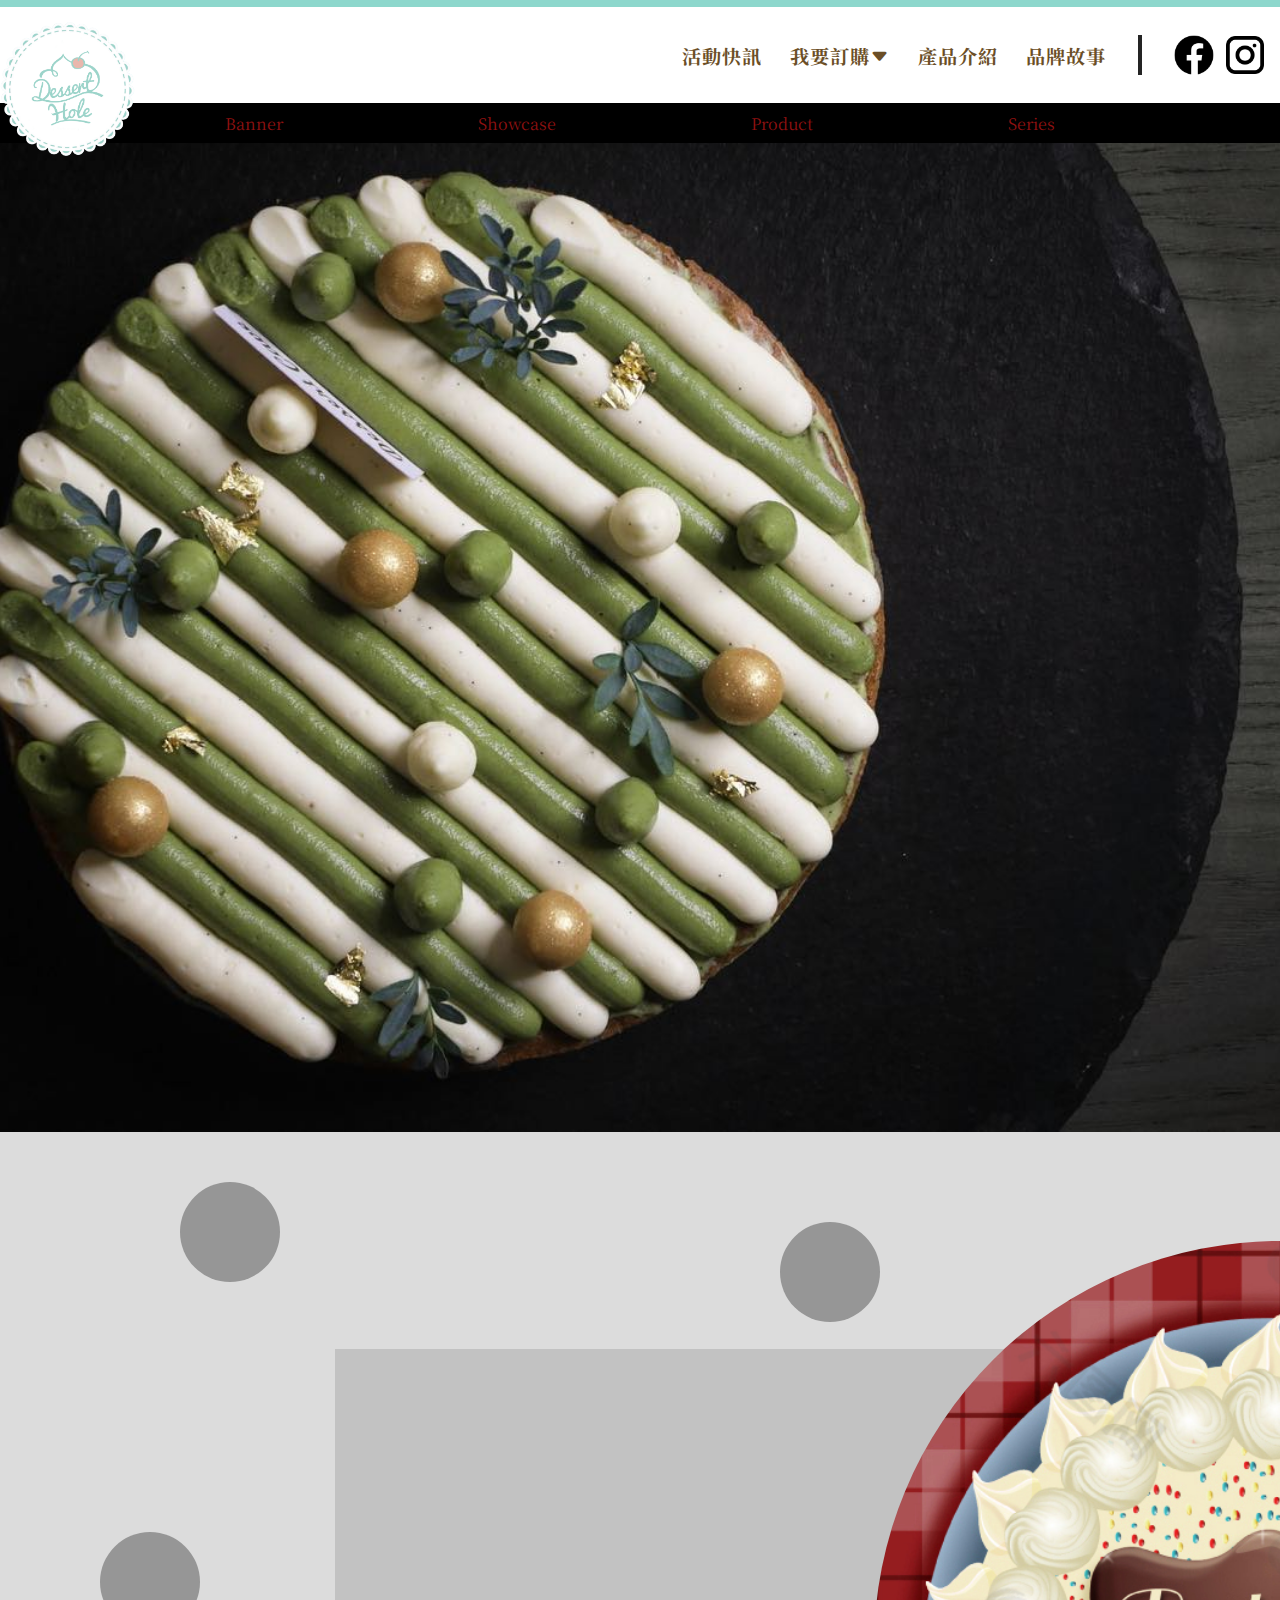
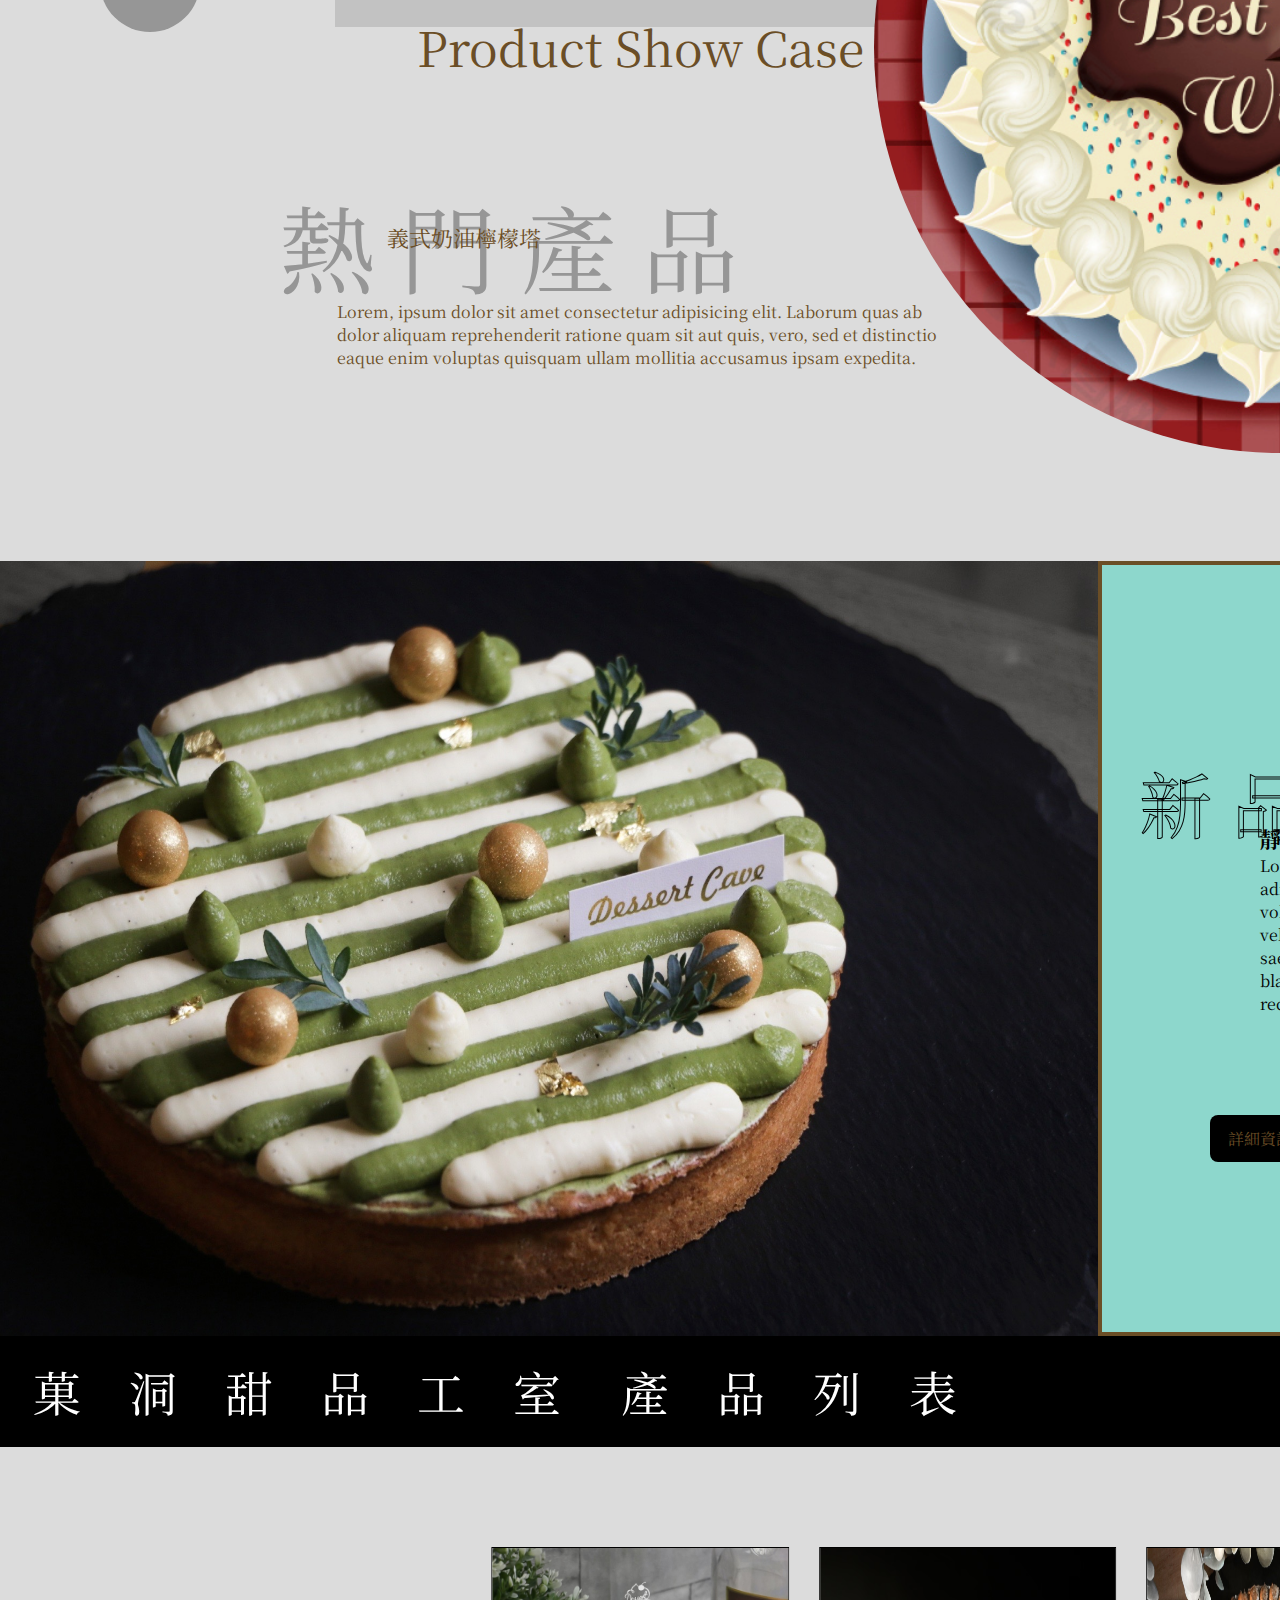
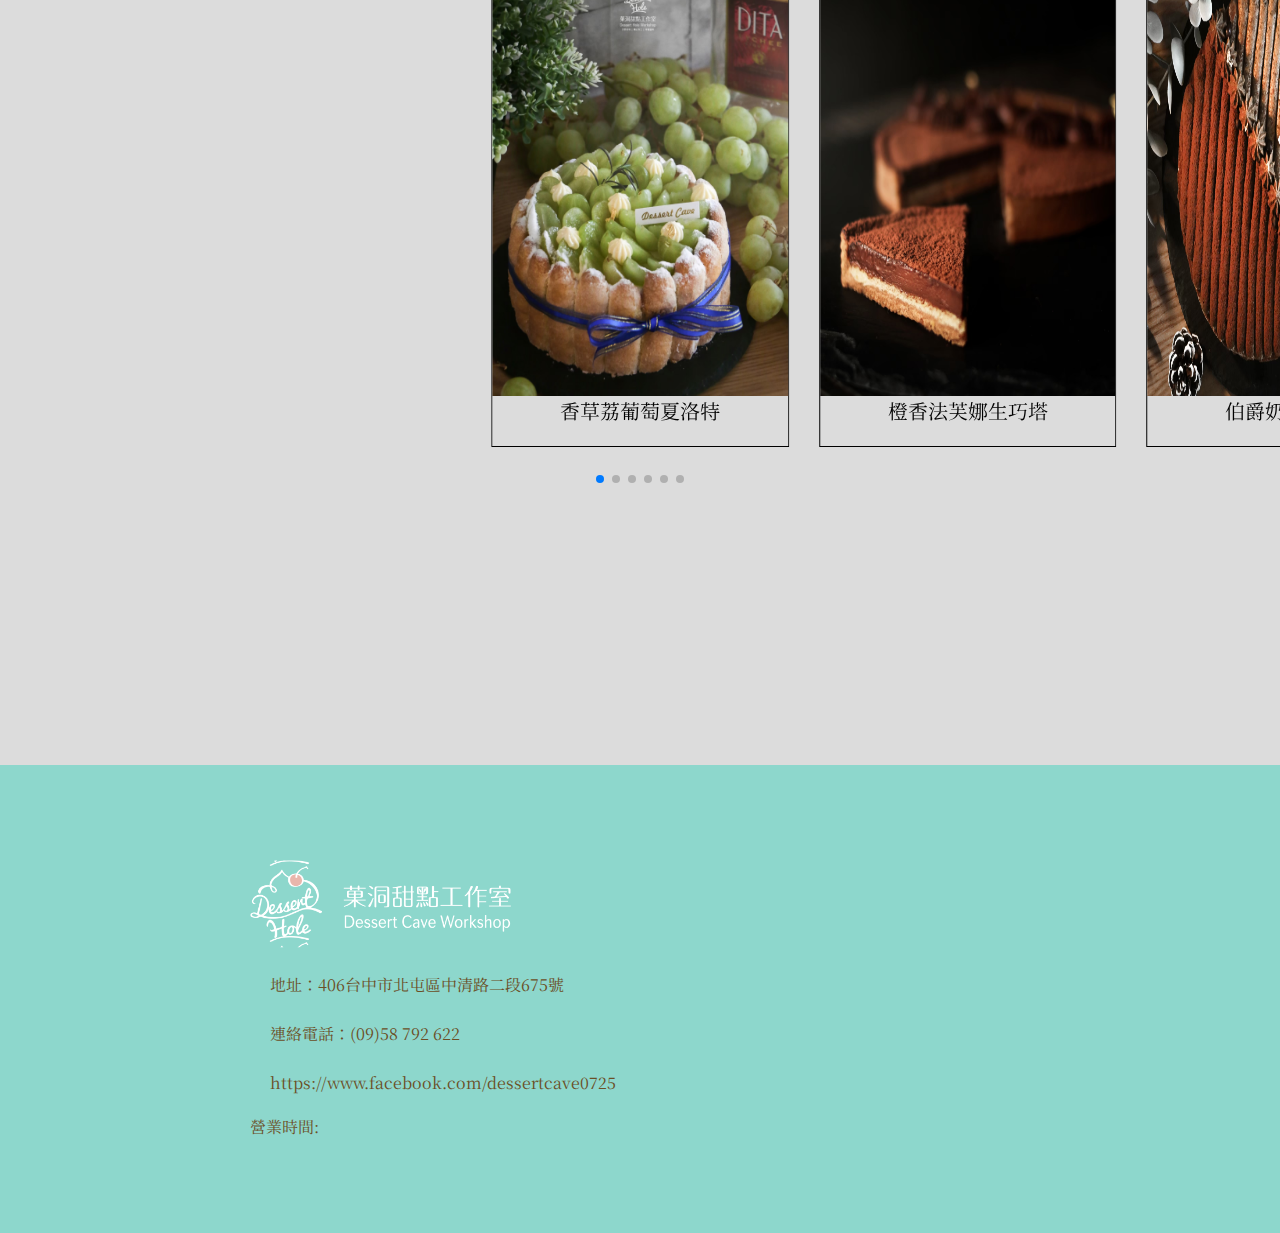
==== index.html @ 4d2da101 "1" ====
<!DOCTYPE html>
<html lang="en">

<head>
    <meta charset="UTF-8">
    <meta http-equiv="X-UA-Compatible" content="IE=edge">
    <meta name="viewport" content="width=device-width, initial-scale=1.0">
    <title>菓洞甜點工作室首頁</title>
    <link href="https://fonts.googleapis.com/css?family=Noto+Sans+TC:100,300,regular,500,700,900" rel="stylesheet" />
    <link href="https://fonts.googleapis.com/css?family=Noto+Serif+TC:100,300,regular,500,700,900" rel="stylesheet" />
    <link rel='stylesheet' href='https://cdnjs.cloudflare.com/ajax/libs/font-awesome/6.2.0/css/all.min.css'
        integrity='sha512-xh6O/CkQoPOWDdYTDqeRdPCVd1SpvCA9XXcUnZS2FmJNp1coAFzvtCN9BmamE+4aHK8yyUHUSCcJHgXloTyT2A=='
        crossorigin='anonymous' />
    <link rel="stylesheet" href="./css/index.css">
    <link rel="stylesheet" href="https://cdn.jsdelivr.net/npm/bootstrap-icons@1.9.1/font/bootstrap-icons.css">
    <link rel="icon" type="image/x-icon" href=".//img/FB.png">
    <link rel="stylesheet" href="https://cdn.jsdelivr.net/npm/swiper@8/swiper-bundle.min.css" />
    <!--分頁圖片ICON-->
</head>

<body>
    <header class="nav-bar">
        <nav>

            <div class="nav-logo"></div>
            <div class="nav-btns">
                <a href="./news.html" class="nav-style nav-btn1">活動快訊</a>
                <a href="#" id="order" class="nav-style nav-btn2">
                    我要訂購<i class="bi bi-caret-down-fill"></i>
                    <ul class="order-menu">
                        <li>單品訂購</li>
                        <li>大量訂購</li>
                    </ul>
                </a>

                <a href="./product.html" class="nav-style nav-btn2">產品介紹</a>
                <a href="./AboutUs.html" class="nav-style nav-btn3">品牌故事</a>
            </div>
            <div class="social-media-area">
                <a href="https://www.facebook.com/dessertcave0725/" target="_blank" id="facebook"
                    class="social-style"></a>
                <a href="https://www.instagram.com/dessertcave_taichung/?utm_medium=copy_link" target="_blank"
                    id="instagram" class="social-style"></a>
            </div>
        </nav>
        <input id="ham_icon" type="checkbox" hidden>
        <label for="ham_icon" class="ham-icon">
            <i class="fa-solid fa-bars"></i>
        </label>
        <div id="toggle_menu"></div>
        <div class="pagination">
            <div class="content">
                <a href="#banner" class="page">Banner</a>
                <a href="#showcase" class="page">Showcase</a>
                <a href="#new" class="page">Product</a>
                <a href="#series" class="page">Series</a>
            </div>
        </div>
    </header>

    <main>
        <div id="banner" class="banner"></div>
        <div id="showcase" class="product-showcase">

            <div class="see-through1 see-through-style"></div>
            <div class="see-through2 see-through-style"></div>
            <div class="see-through3 see-through-style"></div>

            <div class="profile"></div>
            <div class="description">
                <div class="title">
                    <div class="text">
                        義式奶油檸檬塔
                    </div>
                    <div class="bg">熱&nbsp;門&nbsp;產&nbsp;品</div>
                </div>
                <p>Lorem, ipsum dolor sit amet consectetur adipisicing elit. Laborum quas ab dolor aliquam reprehenderit
                    ratione quam sit aut quis, vero, sed et distinctio eaque enim voluptas quisquam ullam mollitia
                    accusamus ipsam expedita.</p>
            </div>
            <div class="rotate-img"></div>
            Product Show Case
        </div>
        <div id="new" class="new-product">
            <img src="./img/靜岡抹茶蜜蘋果.jfif" alt="New Product">
            <div class="text">
                <div class="title">
                    <div class="inner-text">
                        靜岡抹茶蜜蘋果塔
                    </div>
                    <div class="bg">新品上市</div>
                </div>
                <p>Lorem ipsum dolor sit amet consectetur adipisicing elit. Ad suscipit quas similique voluptates
                    facilis tenetur inventore dolorum modi vel? Beatae architecto ab commodi autem iusto saepe sunt quia
                    veniam ad non magni iure blanditiis esse animi suscipit, pariatur ullam ut odit recusandae eveniet
                    consectetur! Blanditiis.</p>
                <a href="https://www.facebook.com/dessertcave0725/" target="_blank"><button>詳細資訊 ></button></a>
            </div>
        </div>
        <div id="series" class="product-series">
            <marquee SCROLLAMOUNT="30" class="text-roll" LOOP="0">
                菓&emsp;洞&emsp;甜&emsp;品&emsp;工&emsp;室&emsp;
                產&emsp;品&emsp;列&emsp;表
            </marquee>
            <div class="swiper-area">
                <div class="swiper mySwiper">
                    <div class="swiper-wrapper">
                        <div class="swiper-slide">
                            <div class="swiper-product-img"><img src="./img/香草荔葡萄夏洛特.jfif" alt=""></div>
                            <div class="swiper-product-name">香草荔葡萄夏洛特</div>
                        </div>
                        <div class="swiper-slide">
                            <div class="swiper-product-img"><img src="./img/橙香法芙娜生巧塔.jfif" alt=""></div>
                            <div class="swiper-product-name">橙香法芙娜生巧塔</div>
                        </div>
                        <div class="swiper-slide">
                            <div class="swiper-product-img"><img src="./img/伯爵奶茶慕斯塔.jfif" alt=""></div>
                            <div class="swiper-product-name">伯爵奶茶慕斯塔</div>
                        </div>
                        <div class="swiper-slide">
                            <div class="swiper-product-img"></div>
                            <div class="swiper-product-name">Slide 4</div>
                        </div>
                        <div class="swiper-slide">
                            <div class="swiper-product-img"></div>
                            <div class="swiper-product-name">Slide 5</div>
                        </div>
                        <div class="swiper-slide">
                            <div class="swiper-product-img"></div>
                            <div class="swiper-product-name">Slide 6</div>
                        </div>
                    </div>
                </div>
                <div class="swiper-pagination"></div>
            </div>

        </div>
    </main>



    <footer>
        <div class="information">
            <div id="footer_title">
            </div>
            <div class="text">
                <div class="address">
                    <i class="fa-solid fa-location-dot"></i>
                    地址：406台中市北屯區中清路二段675號
                </div>
                <div class="phone">
                    <i class="fa-solid fa-phone"></i>
                    連絡電話：(09)58 792 622
                </div>
                <div class="social-media">
                    <i class="fa-brands fa-facebook"></i>
                    https://www.facebook.com/dessertcave0725
                </div>
                <div class="open-time">
                    營業時間:
                </div>
            </div>
        </div>
        <div class="map">
            <iframe
                src="https://www.google.com/maps/embed?pb=!1m18!1m12!1m3!1d3639.6289181786256!2d120.66221005079632!3d24.184743577884394!2m3!1f0!2f0!3f0!3m2!1i1024!2i768!4f13.1!3m3!1m2!1s0x346917ccaa821ba1%3A0x9b258333d403eedb!2z6I-T5rSe55Sc6bue5bel5L2c5a6kLeazleW8j-WhlOmhnuOAgeS5s-mFquibi-ezleWkluW4tuW6lw!5e0!3m2!1szh-TW!2stw!4v1666022627521!5m2!1szh-TW!2stw"
                allowfullscreen="" loading="lazy" referrerpolicy="no-referrer-when-downgrade"></iframe>
        </div>
    </footer>


    <script src="https://cdn.jsdelivr.net/npm/swiper@8/swiper-bundle.min.js"></script>
    <script>
        var swiper = new Swiper(".mySwiper", {
            slidesPerView: 4,
            spaceBetween: 30,
            centeredSlides: true,
            pagination: {
                el: ".swiper-pagination",
                clickable: true,
            },
        });

    </script>
</body>

</html>
---- css/index.css ----
@charset "UTF-8";
@import url("https://fonts.googleapis.com/css2?family=Noto+Sans+TC:wght@900&display=swap");
@keyframes rotate {
  0% {
    transform: rotate(360deg);
  }
  25% {
    transform: rotate(270deg);
  }
  50% {
    transform: rotate(180deg);
  }
  75% {
    transform: rotate(90deg);
  }
  100% {
    transform: rotate(0deg);
  }
}
* {
  box-sizing: border-box;
  margin: 0;
  padding: 0;
  font-family: "Noto Serif TC", sans-serif;
}

html {
  scroll-behavior: smooth;
}
html ::-webkit-scrollbar {
  width: 0px;
}

body {
  width: 100%;
  height: auto;
  position: relative;
  font-family: "Noto Serif TC";
}

header {
  width: 100%;
  height: 103px;
  top: 0;
  border-top: 7px solid rgb(141, 215, 204);
  background-color: white;
  z-index: 3;
}
header nav {
  display: flex;
  justify-content: flex-end;
  align-items: center;
  position: relative;
  max-width: 1440px;
  height: 100%;
  margin: auto;
  background-color: white;
}
header nav .nav-logo {
  display: flex;
  justify-content: center;
  align-items: center;
  height: 135px;
  width: 135px;
  background-image: url("../img/logo-bg-white.png");
  background-position: center;
  background-size: cover;
  background-repeat: no-repeat;
  position: absolute;
  top: 15px;
  left: 0;
  border-radius: 50%;
  z-index: 100;
}
header nav .nav-btns {
  display: flex;
  justify-content: flex-end;
  align-items: center;
  position: relative;
  height: 100%;
  flex: 1;
  padding: 0 28px;
  background-color: white;
}
header nav .nav-btns a ul li {
  display: flex;
  justify-content: center;
  align-items: center;
}
header nav .nav-btns a + a {
  margin-left: 12px;
}
header nav .nav-btns .nav-style {
  display: flex;
  justify-content: center;
  align-items: center;
  position: relative;
  padding: 4px 8px;
  text-decoration: none;
  color: rgb(107, 78, 38);
  font-weight: 700;
  font-size: 1.2em;
  letter-spacing: 1px;
  transition: 0.3s ease;
  z-index: 2;
}
header nav .nav-btns .nav-style:hover {
  background-color: #fff;
}
header nav .nav-btns .nav-style#order .order-menu {
  width: 100%;
  position: absolute;
  top: 100%;
  list-style: none;
  display: none;
  line-height: 40px;
  border: 1px black solid;
  background-color: #eee;
}
header nav .nav-btns .nav-style#order:hover .order-menu {
  display: block;
  width: 100%;
}
header nav .nav-btns .nav-style#order:hover .order-menu li:hover {
  background-color: #000;
  color: #eee;
}
header nav .nav-btns:after {
  content: "";
  position: absolute;
  right: 0;
  height: 36px;
  border: 2px solid #242424;
}
header nav .social-media-area {
  display: flex;
  justify-content: center;
  align-items: center;
  position: relative;
  padding: 0 16px 0 32px;
  background-color: white;
}
header nav .social-media-area a + a {
  margin-left: 12px;
}
header nav .social-media-area .social-style {
  width: 44px;
  height: 44px;
}
header nav .social-media-area #facebook {
  width: 40px;
  height: 40px;
  background-image: url("../img/FB.png");
  background-position: center;
  background-size: cover;
  background-repeat: no-repeat;
  transition: 0.4s ease;
  scale: 1;
}
header nav .social-media-area #facebook:hover {
  scale: 1.15;
}
header nav .social-media-area #instagram {
  width: 38px;
  height: 38px;
  background-image: url("../img/IG.png");
  background-position: center;
  background-size: cover;
  background-repeat: no-repeat;
  background-size: contain;
  transition: 0.4s ease;
  scale: 1;
}
header nav .social-media-area #instagram:hover {
  scale: 1.15;
}
header .ham-icon,
header #toggle_menu {
  display: none;
}
header .pagination {
  width: 100%;
  height: 40px;
  display: flex;
  justify-content: flex-end;
  align-items: center;
  position: absolute;
}
header .pagination .content {
  display: flex;
  justify-content: space-around;
  align-items: center;
  width: calc(50% + 720px - 67px);
  height: 100%;
  padding: 0 10%;
  background-color: #000;
  z-index: 1;
}
header .pagination .content a {
  color: #901111;
  text-decoration: none;
}

main {
  position: relative;
  width: 100%;
}
main .banner {
  width: 100%;
  height: 1029px;
  display: flex;
  justify-content: center;
  align-items: center;
  background-image: url("../img/banner_img.jfif");
  background-position: center;
  background-size: cover;
  background-repeat: no-repeat;
}
main .product-showcase {
  width: 100%;
  height: 1029px;
  display: flex;
  justify-content: center;
  align-items: center;
  position: relative;
  color: rgb(107, 78, 38);
  font-family: "Noto Serif TC";
  font-size: 3rem;
  background-color: #dcdcdc;
  overflow: hidden;
}
main .product-showcase .see-through-style {
  width: 100px;
  height: 100px;
  border-radius: 50%;
  position: absolute;
}
main .product-showcase .see-through-style:hover {
  transition-duration: 0s;
  transition-delay: 0s;
  transition-timing-function: linear;
  transform: scale(1.5);
}
main .product-showcase .see-through1 {
  background-color: #969696;
  top: 400px;
  left: 100px;
}
main .product-showcase .see-through2 {
  background-color: #969696;
  left: 180px;
  top: 50px;
}
main .product-showcase .see-through3 {
  background-color: #969696;
  top: 90px;
  right: 400px;
}
main .product-showcase .profile {
  width: 709px;
  height: 278px;
  position: absolute;
  top: 217px;
  left: 335px;
  background-color: #c2c2c2;
}
main .product-showcase .description {
  position: absolute;
  top: 680px;
  left: 337px;
}
main .product-showcase .description .title {
  position: relative;
  padding-top: 48px;
}
main .product-showcase .description .title .text {
  position: absolute;
  top: 10px;
  left: 50px;
  font-size: 22px;
  z-index: 1;
}
main .product-showcase .description .title .bg {
  position: absolute;
  top: -35px;
  left: -58px;
  color: #969696;
  z-index: 0;
  font-size: 96px;
}
main .product-showcase .description p {
  width: 600px;
  height: auto;
  padding-top: 40px;
  font-size: 16px;
}
main .product-showcase .rotate-img {
  width: 812px;
  height: 812px;
  animation-name: rotate;
  animation-duration: 10s;
  animation-iteration-count: infinite;
  animation-timing-function: linear;
  background-image: url("../img/cake.jpg");
  background-position: center;
  background-size: cover;
  background-repeat: no-repeat;
  position: absolute;
  top: 50%;
  right: -406px;
  translate: 0 -50%;
  border-radius: 50%;
  background-color: #c2c2c2;
}
main .new-product {
  width: 100%;
  height: 775px;
  display: flex;
  justify-content: flex-start;
  align-items: center;
  color: rgb(107, 78, 38);
  font-family: "Noto Serif TC";
  font-size: 3rem;
  background-color: rgb(141, 215, 204);
}
main .new-product img {
  width: 1098px;
  height: 100%;
  background-color: #242424;
}
main .new-product .text {
  display: flex;
  flex-direction: column;
  justify-content: center;
  align-items: flex-start;
  height: 100%;
  flex: 1;
  padding-left: 108px;
  padding-right: 72px;
  border: 4px solid rgb(107, 78, 38);
}
main .new-product .text .title {
  width: 403px;
  height: 118px;
  display: flex;
  justify-content: flex-start;
  align-items: flex-end;
  position: relative;
}
main .new-product .text .title .inner-text {
  font-size: 22px;
  font-weight: bold;
  font-family: "Noto Serif TC";
  color: black;
  position: absolute;
  left: 50px;
  z-index: 1;
}
main .new-product .text .title .bg {
  width: 403px;
  height: 118px;
  display: flex;
  justify-content: flex-start;
  align-items: flex-end;
  position: absolute;
  left: -70px;
  -webkit-text-stroke: 1px black;
  color: transparent;
  font-size: 72px;
  z-index: 0;
  letter-spacing: 20px;
}
main .new-product .text p {
  transform: translateX(50px);
  font-size: 16px;
  color: black;
}
main .new-product .text button {
  margin-top: 100px;
  padding: 12px 18px;
  color: rgb(107, 78, 38);
  font-size: 16px;
  border: none;
  border-radius: 8px;
  background-color: #000;
  cursor: pointer;
}
main .new-product .text button:hover {
  outline: 4px solid #242424;
}
main .product-series {
  width: 100%;
  height: 1029px;
  color: rgb(107, 78, 38);
  font-family: "Noto Serif TC";
  font-size: 3rem;
  background-color: #dcdcdc;
}
main .product-series .text-roll {
  width: 100%;
  height: 111px;
  display: flex;
  align-items: center;
  color: white;
  background-color: black;
}
main .swiper-area {
  width: 100%;
  height: 700px;
  position: relative;
  display: flex;
  align-items: center;
}
main .swiper-area .swiper {
  width: 100%;
  height: 500px;
}
main .swiper-area .swiper .swiper-slide {
  display: flex;
  flex-direction: column;
  justify-content: start;
  align-items: center;
  border: 1px solid black;
}
main .swiper-area .swiper .swiper-slide .swiper-product-img {
  width: 100%;
  height: 90%;
}
main .swiper-area .swiper .swiper-slide .swiper-product-img img {
  width: 100%;
  height: 100%;
}
main .swiper-area .swiper .swiper-slide .swiper-product-name {
  font-size: 20px;
  font-weight: none;
  font-family: "Noto Serif TC";
  color: black;
}
main .swiper-area .swiper-pagination {
  position: absolute;
  bottom: 50px;
}

footer {
  width: 100%;
  height: 468px;
  display: flex;
  justify-content: space-between;
  align-items: center;
  position: relative;
  background-color: rgb(141, 215, 204);
  color: rgb(107, 78, 38);
}
footer .information {
  position: absolute;
  top: 50%;
  left: 18%;
  translate: 0 -50%;
  padding: 20px;
  font-size: 1rem;
  background-color: rgb(141, 215, 204);
}
footer .information #footer_title {
  width: 261px;
  height: 87px;
  background-image: url(../img/logo-橫式-white.png);
  background-position: center;
  background-size: contain;
}
footer .information .text {
  background-color: rgb(141, 215, 204);
}
footer .information .text div {
  padding-top: 20px;
}
footer .information .text i {
  padding-right: 20px;
  font-size: 20px;
}
footer .map {
  position: absolute;
  top: 50%;
  left: 50%;
  translate: 12px -50%;
  padding: 12px;
}
footer .map iframe {
  width: 624px;
  height: 313px;
  border: 0;
  border-radius: 40px;
}
footer .copy-right {
  width: 350px;
  position: absolute;
  bottom: 18px;
  left: 50%;
  translate: -50% 0;
  font-size: 12px;
  font-weight: 700;
  letter-spacing: 1px;
}

@media screen and (max-width: 720px) {
  header {
    position: relative;
  }
  header nav {
    padding: 0 20px;
  }
  header nav .nav-logo {
    width: 96px;
    height: 96px;
    position: absolute;
    top: 0;
    left: 50%;
    translate: -50% 0;
  }
  header nav .nav-btns,
header nav .social-media-area {
    display: none;
  }
  header .ham-icon {
    position: absolute;
    right: 0;
    top: 50%;
    transform: translateY(-50%);
    display: block;
    font-size: 3rem;
    z-index: 20;
  }
  header #ham_icon:checked ~ #toggle_menu {
    display: block;
    visibility: visible;
  }
  header #toggle_menu {
    width: 100%;
    height: 100vh;
    position: fixed;
    top: 0;
    display: none;
    visibility: hidden;
    background-color: rgba(131, 105, 54, 0.5);
  }
  .pagination .content {
    width: 100%;
    color: white;
  }
  footer .information,
footer .map {
    position: relative !important;
    top: 0;
    left: 0;
    translate: 0 0;
  }
  #phone_Ham:checked + .phone-ham-list {
    visibility: visible;
    height: 100vh;
    width: 100%;
  }
  .abc {
    font-size: 40px;
    font-weight: regular;
    font-family: gegegegege;
    color: black;
  }
}/*# sourceMappingURL=index.css.map */
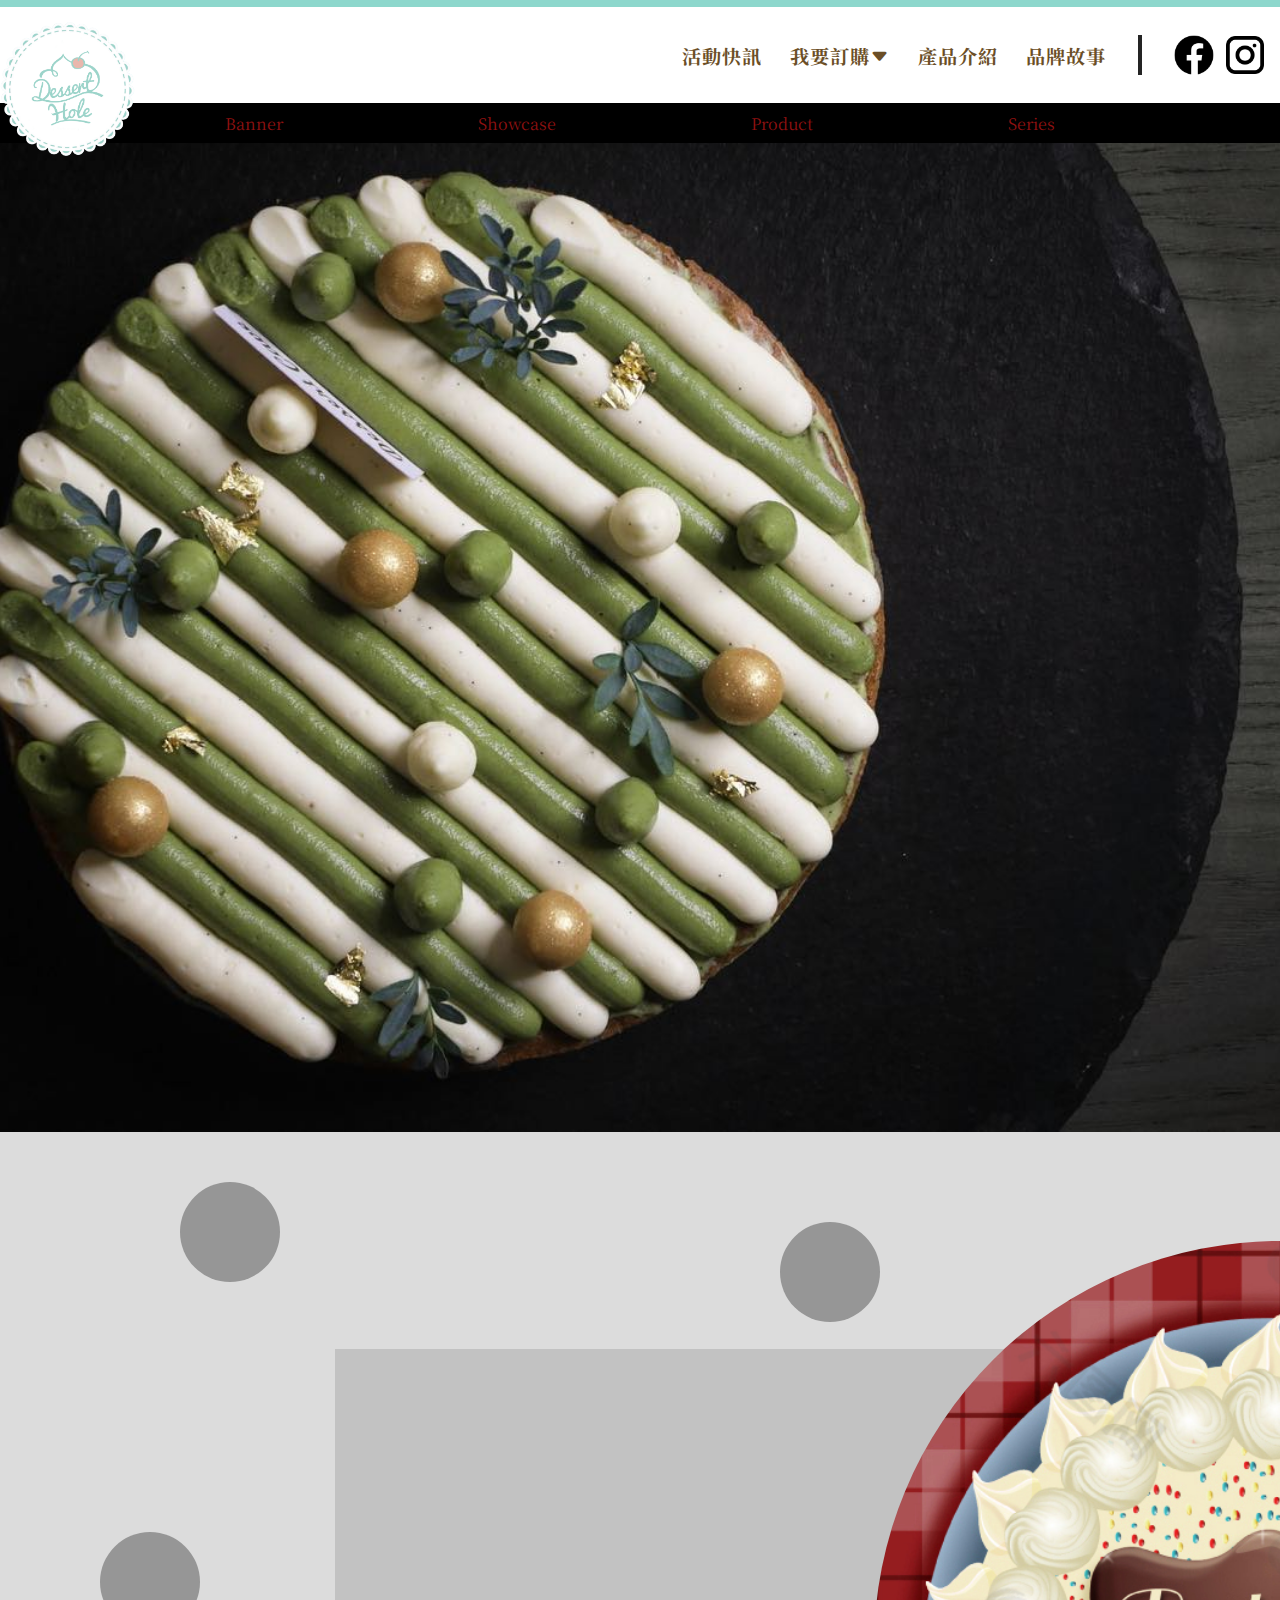
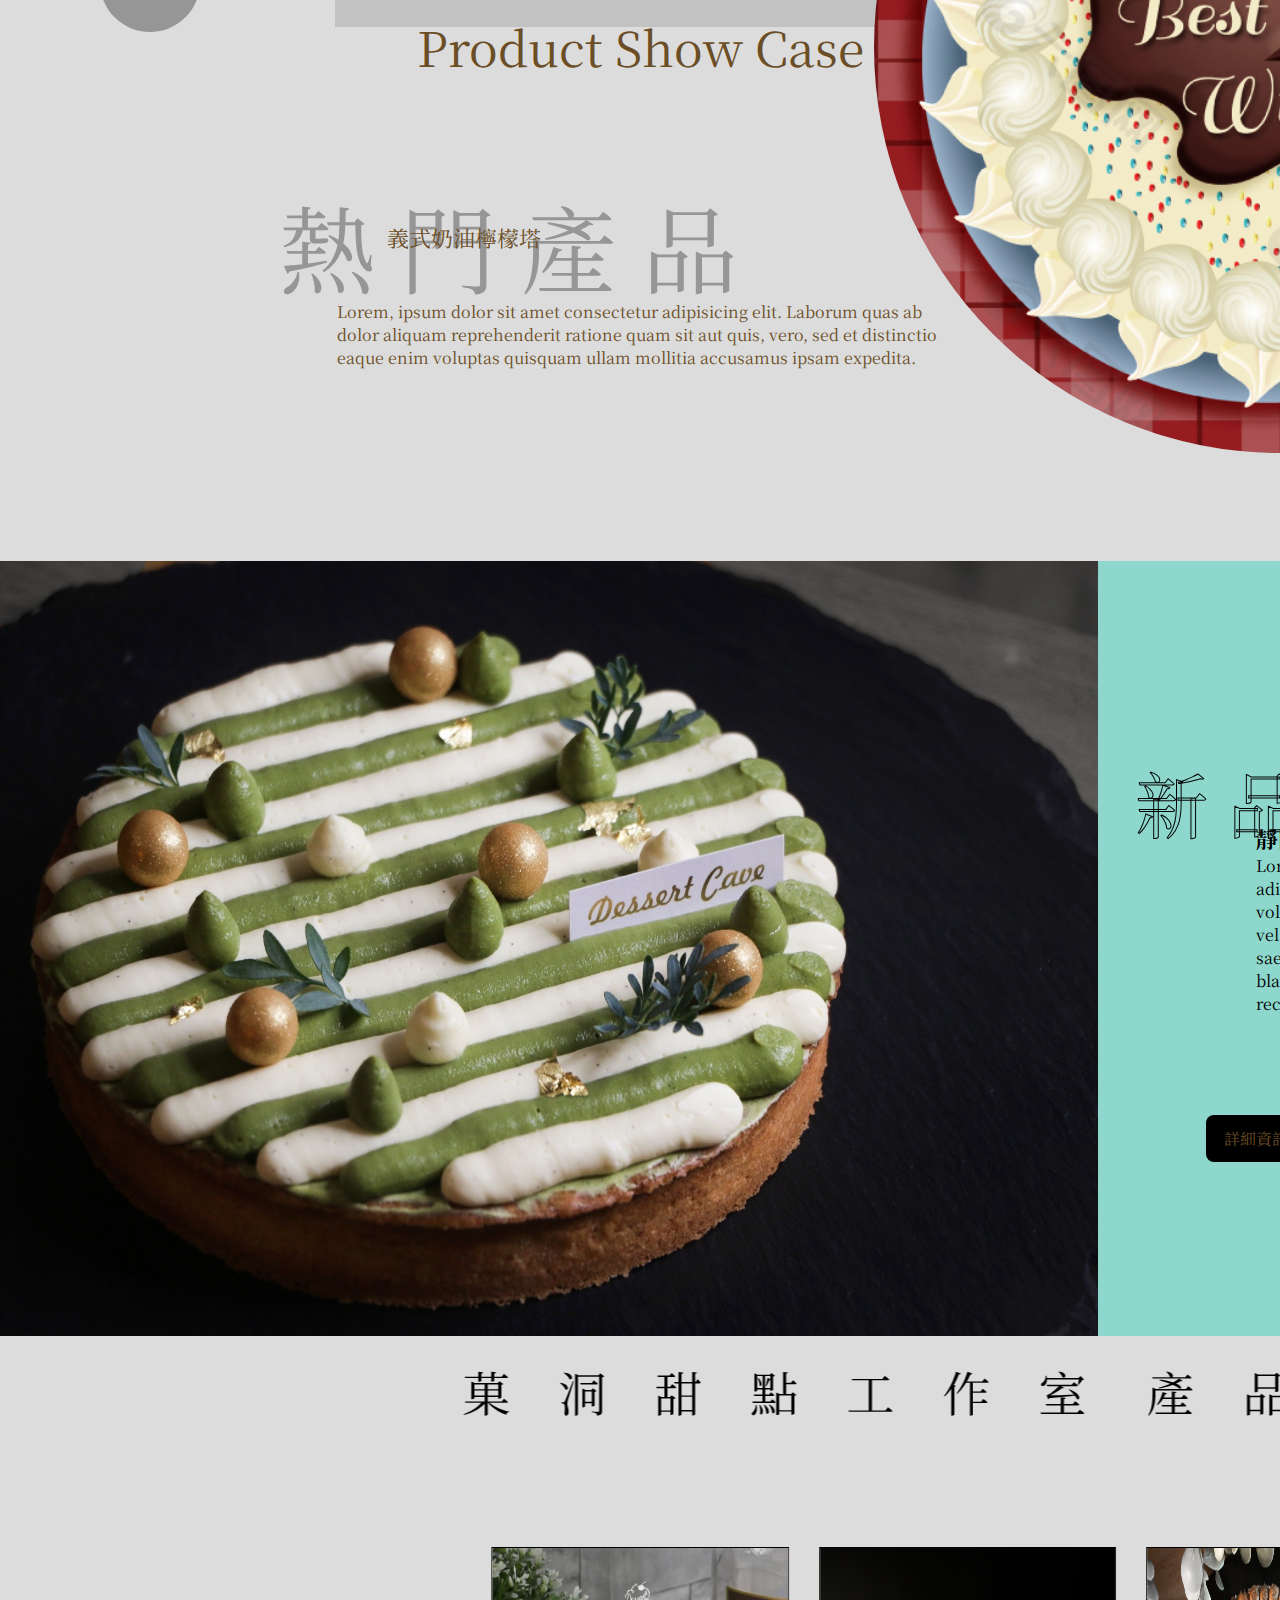
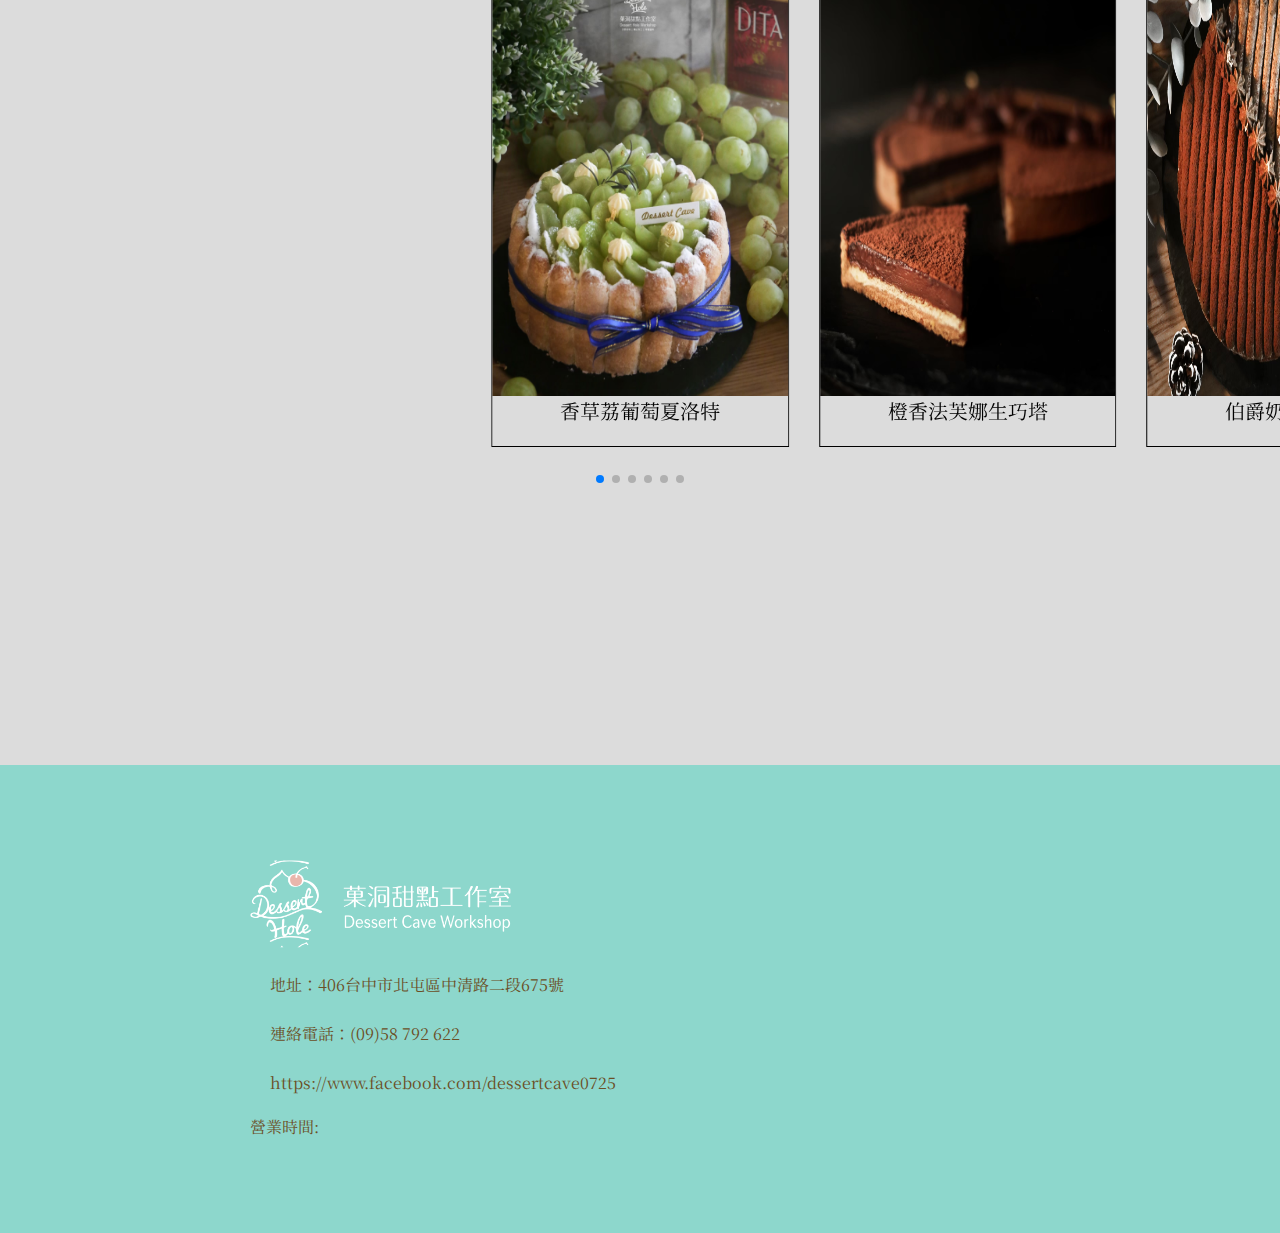
==== commit cb6be575: "0" ====
--- a/index.html
+++ b/index.html
@@ -99,7 +99,7 @@
         </div>
         <div id="series" class="product-series">
             <marquee SCROLLAMOUNT="30" class="text-roll" LOOP="0">
-                菓&emsp;洞&emsp;甜&emsp;品&emsp;工&emsp;室&emsp;
+                菓&emsp;洞&emsp;甜&emsp;點&emsp;工&emsp;作&emsp;室&emsp;
                 產&emsp;品&emsp;列&emsp;表
             </marquee>
             <div class="swiper-area">
--- a/css/index.css
+++ b/css/index.css
@@ -337,7 +337,6 @@
   flex: 1;
   padding-left: 108px;
   padding-right: 72px;
-  border: 4px solid rgb(107, 78, 38);
 }
 main .new-product .text .title {
   width: 403px;
@@ -401,8 +400,7 @@
   height: 111px;
   display: flex;
   align-items: center;
-  color: white;
-  background-color: black;
+  color: black;
 }
 main .swiper-area {
   width: 100%;
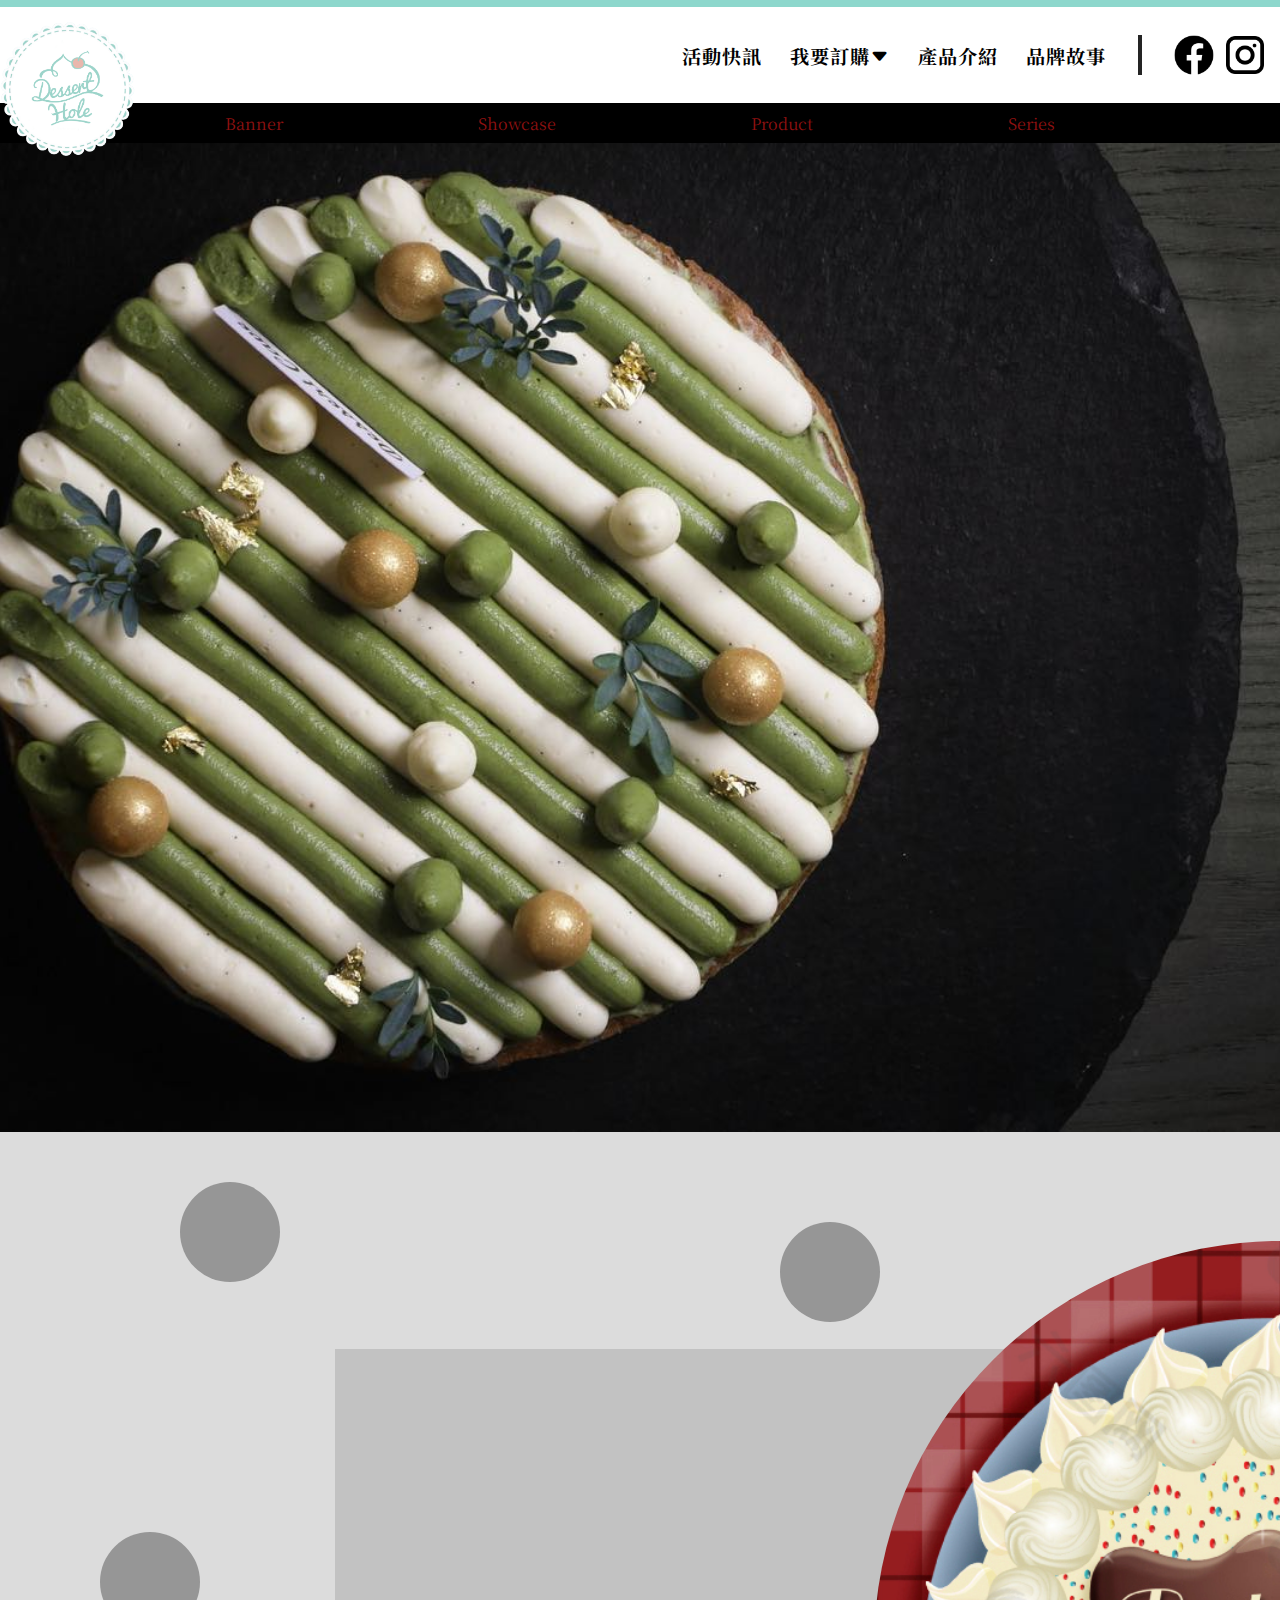
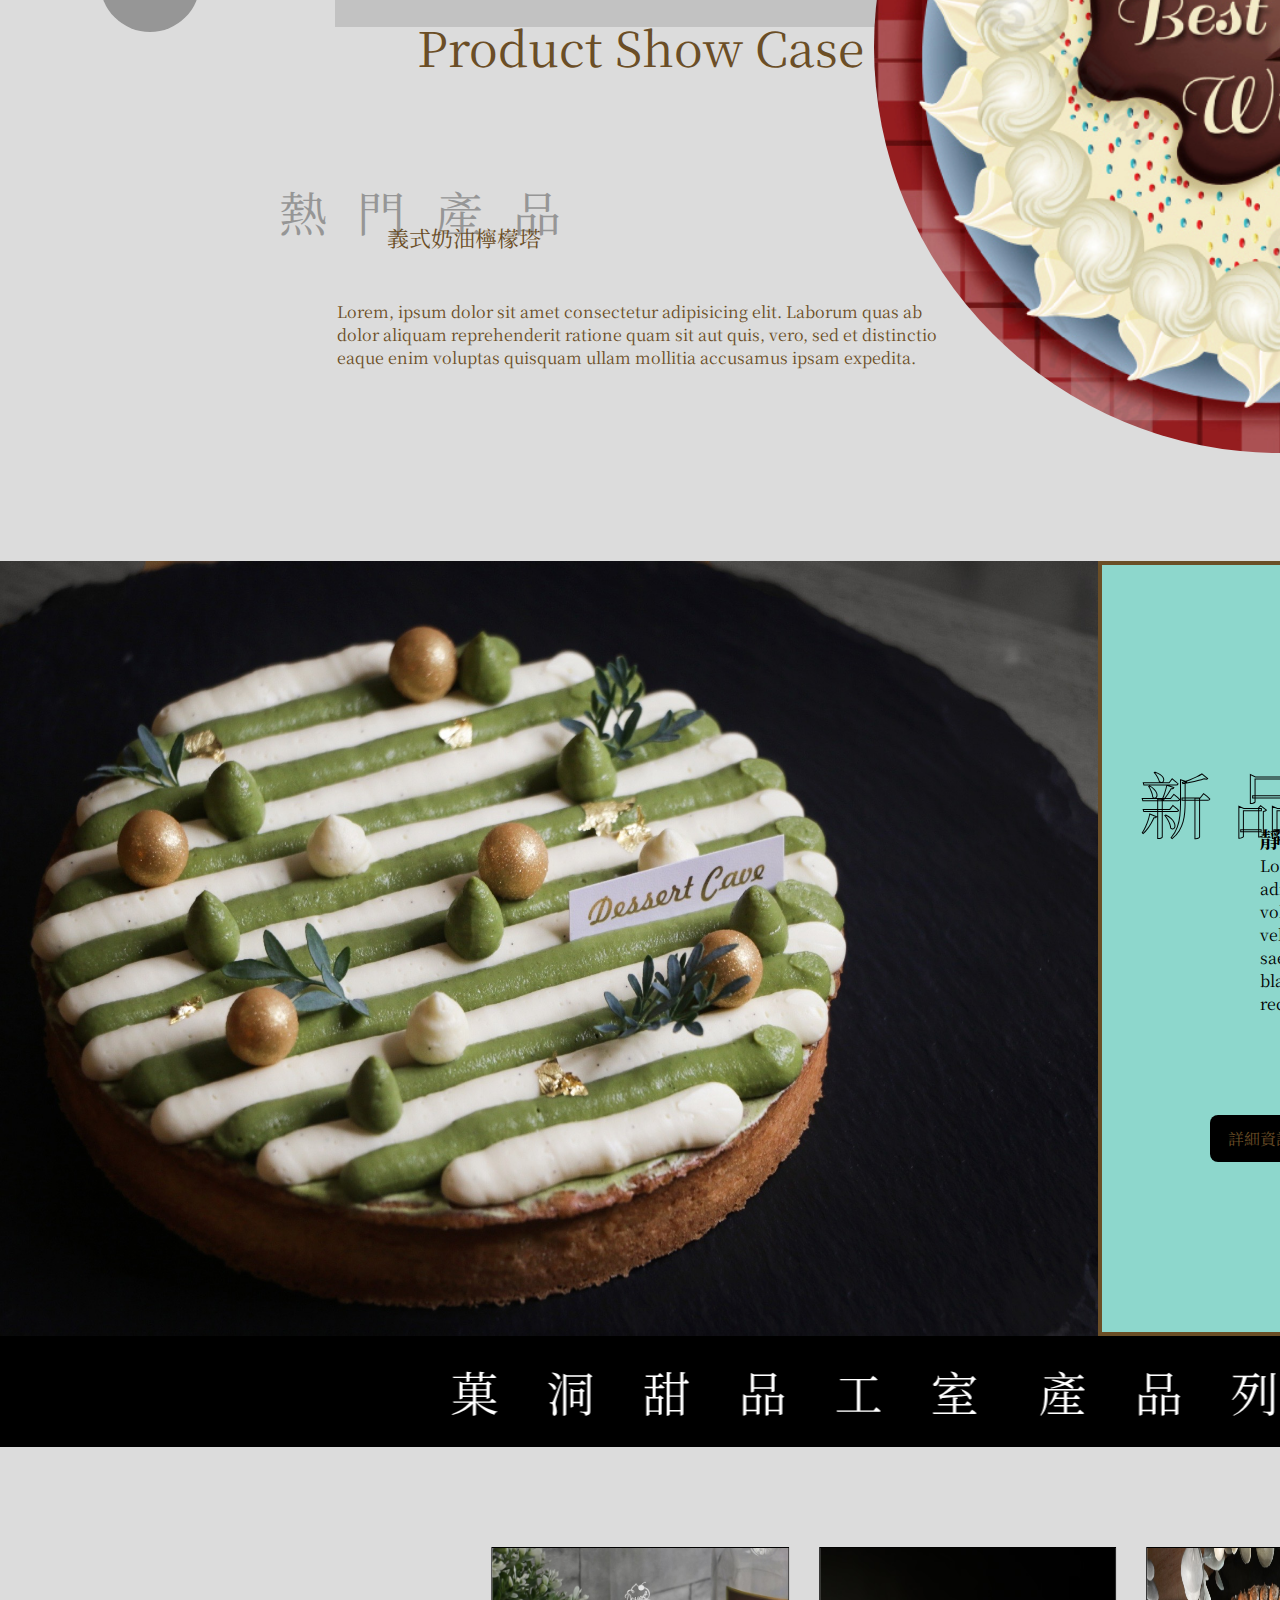
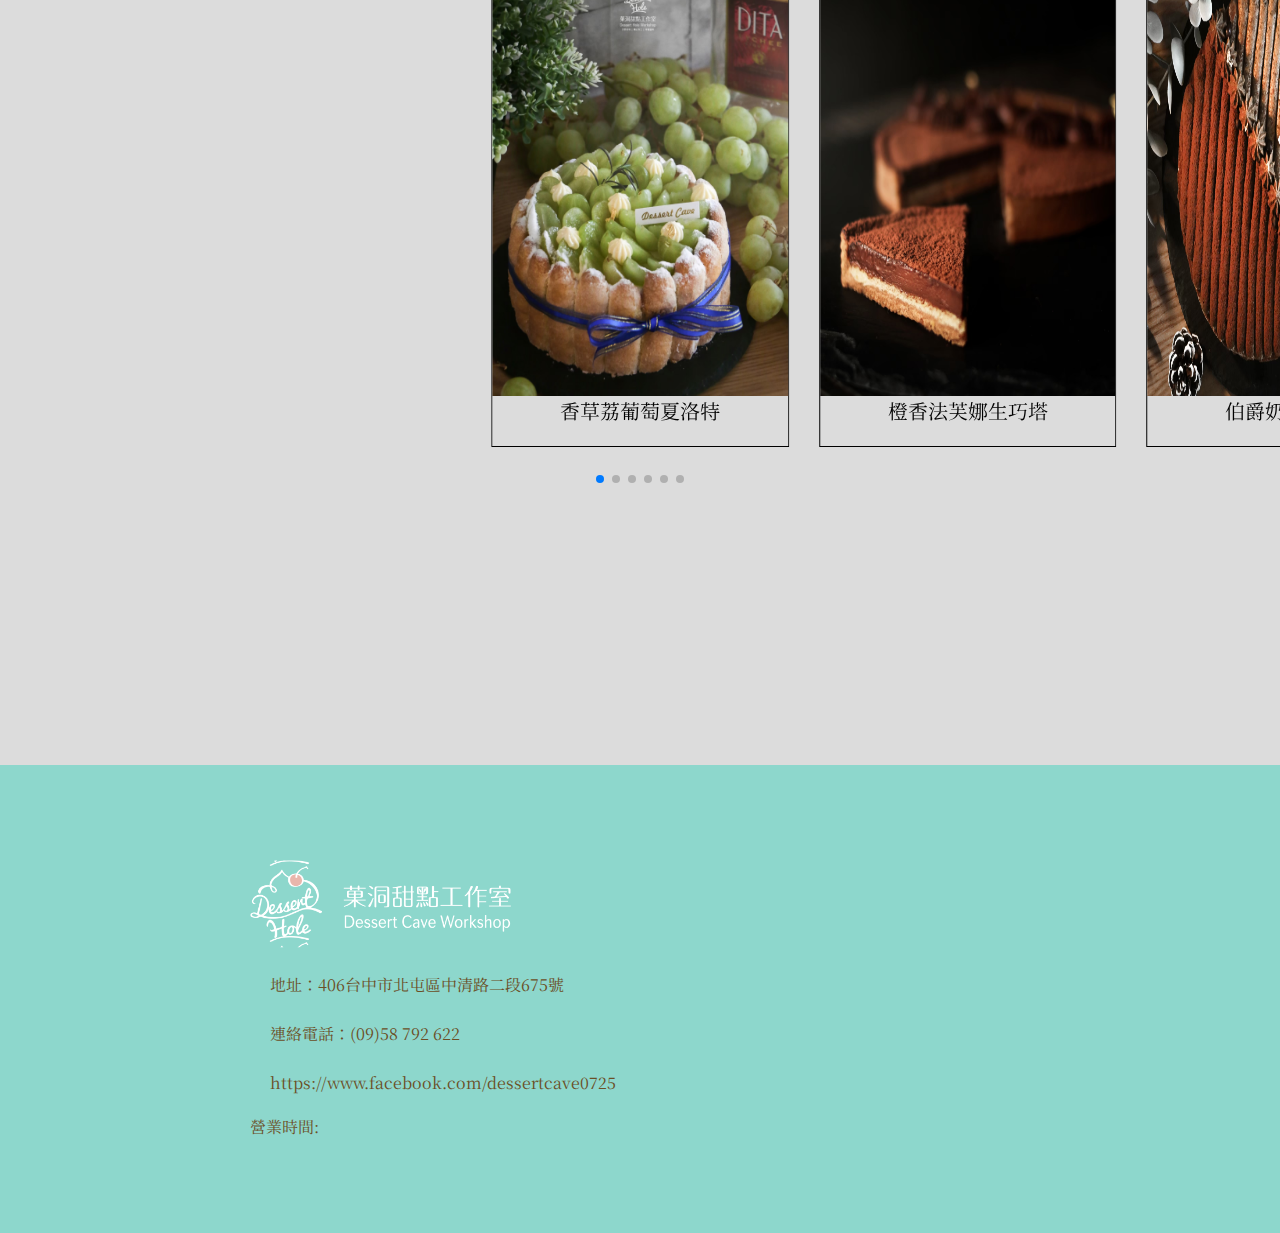
==== commit 32ec4f67: "LOGO超連結" ====
--- a/index.html
+++ b/index.html
@@ -22,9 +22,9 @@
     <header class="nav-bar">
         <nav>
 
-            <div class="nav-logo"></div>
+            <a href="./index.html"><div class="nav-logo"></div></a>
             <div class="nav-btns">
-                <a href="./news.html" class="nav-style nav-btn1">活動快訊</a>
+                <a href="./product.html" class="nav-style nav-btn1">活動快訊</a>
                 <a href="#" id="order" class="nav-style nav-btn2">
                     我要訂購<i class="bi bi-caret-down-fill"></i>
                     <ul class="order-menu">
@@ -33,7 +33,7 @@
                     </ul>
                 </a>
 
-                <a href="./product.html" class="nav-style nav-btn2">產品介紹</a>
+                <a href="#" class="nav-style nav-btn2">產品介紹</a>
                 <a href="./AboutUs.html" class="nav-style nav-btn3">品牌故事</a>
             </div>
             <div class="social-media-area">
@@ -72,7 +72,7 @@
                     <div class="text">
                         義式奶油檸檬塔
                     </div>
-                    <div class="bg">熱&nbsp;門&nbsp;產&nbsp;品</div>
+                    <div class="bg">熱門產品</div>
                 </div>
                 <p>Lorem, ipsum dolor sit amet consectetur adipisicing elit. Laborum quas ab dolor aliquam reprehenderit
                     ratione quam sit aut quis, vero, sed et distinctio eaque enim voluptas quisquam ullam mollitia
@@ -99,7 +99,7 @@
         </div>
         <div id="series" class="product-series">
             <marquee SCROLLAMOUNT="30" class="text-roll" LOOP="0">
-                菓&emsp;洞&emsp;甜&emsp;點&emsp;工&emsp;作&emsp;室&emsp;
+                菓&emsp;洞&emsp;甜&emsp;品&emsp;工&emsp;室&emsp;
                 產&emsp;品&emsp;列&emsp;表
             </marquee>
             <div class="swiper-area">
--- a/css/index.css
+++ b/css/index.css
@@ -97,7 +97,7 @@
   position: relative;
   padding: 4px 8px;
   text-decoration: none;
-  color: rgb(107, 78, 38);
+  color: black;
   font-weight: 700;
   font-size: 1.2em;
   letter-spacing: 1px;
@@ -105,7 +105,8 @@
   z-index: 2;
 }
 header nav .nav-btns .nav-style:hover {
-  background-color: #fff;
+  background-color: rgb(20, 20, 20);
+  color: rgb(107, 78, 38);
 }
 header nav .nav-btns .nav-style#order .order-menu {
   width: 100%;
@@ -286,7 +287,7 @@
   left: -58px;
   color: #969696;
   z-index: 0;
-  font-size: 96px;
+  letter-spacing: 30px;
 }
 main .product-showcase .description p {
   width: 600px;
@@ -337,6 +338,7 @@
   flex: 1;
   padding-left: 108px;
   padding-right: 72px;
+  border: 4px solid rgb(107, 78, 38);
 }
 main .new-product .text .title {
   width: 403px;
@@ -400,7 +402,8 @@
   height: 111px;
   display: flex;
   align-items: center;
-  color: black;
+  color: white;
+  background-color: black;
 }
 main .swiper-area {
   width: 100%;
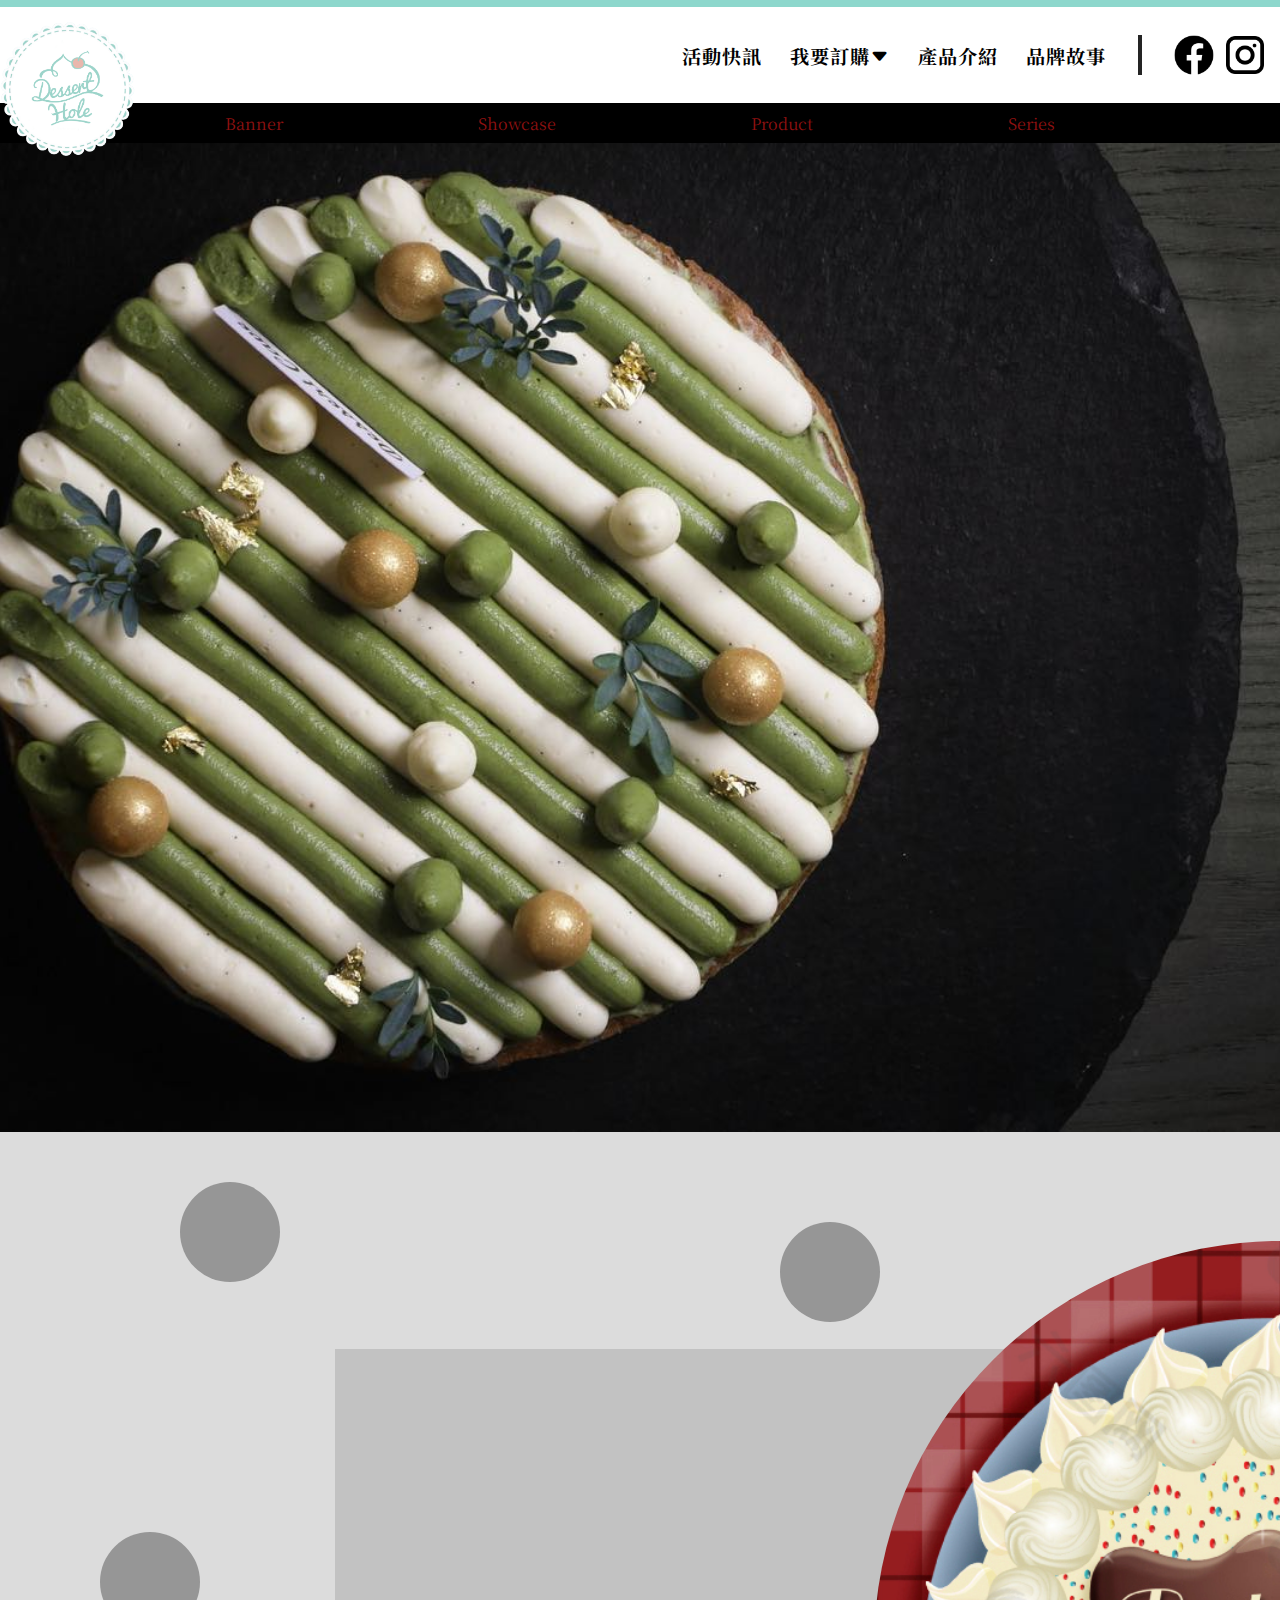
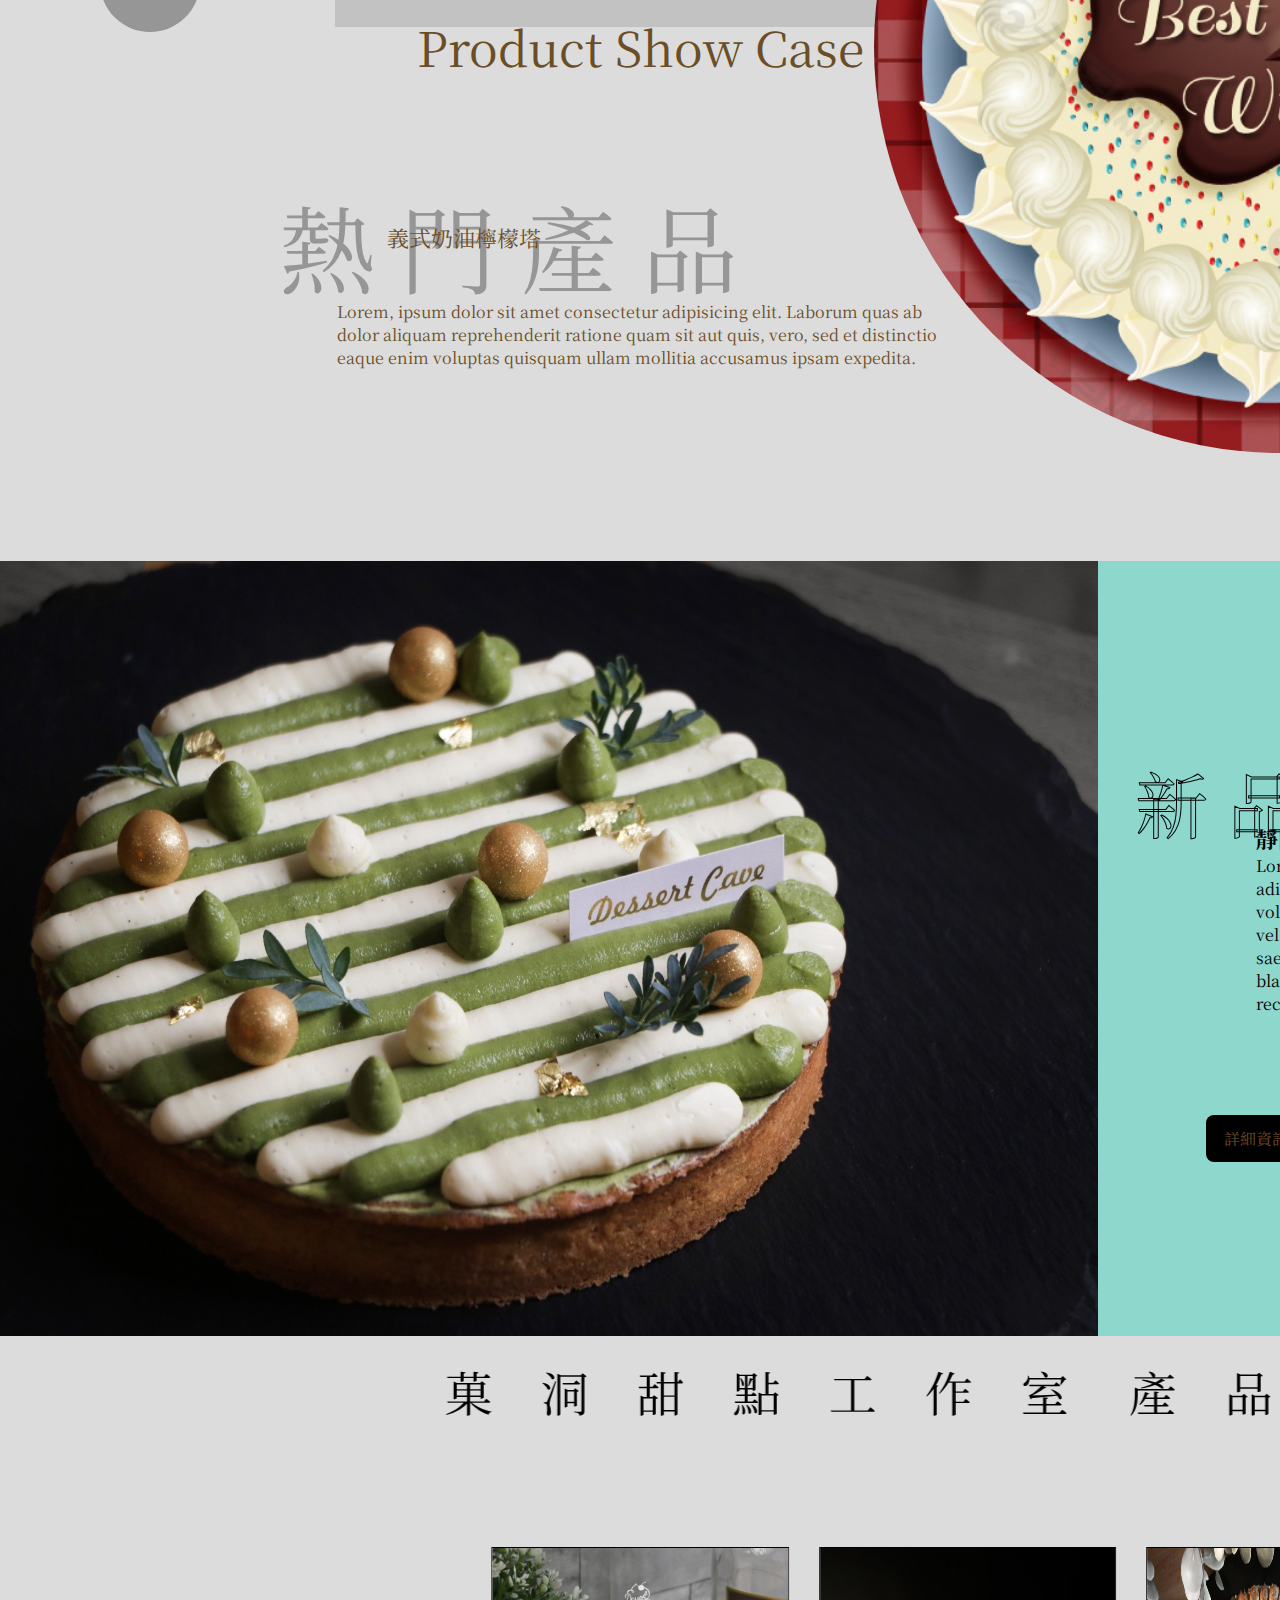
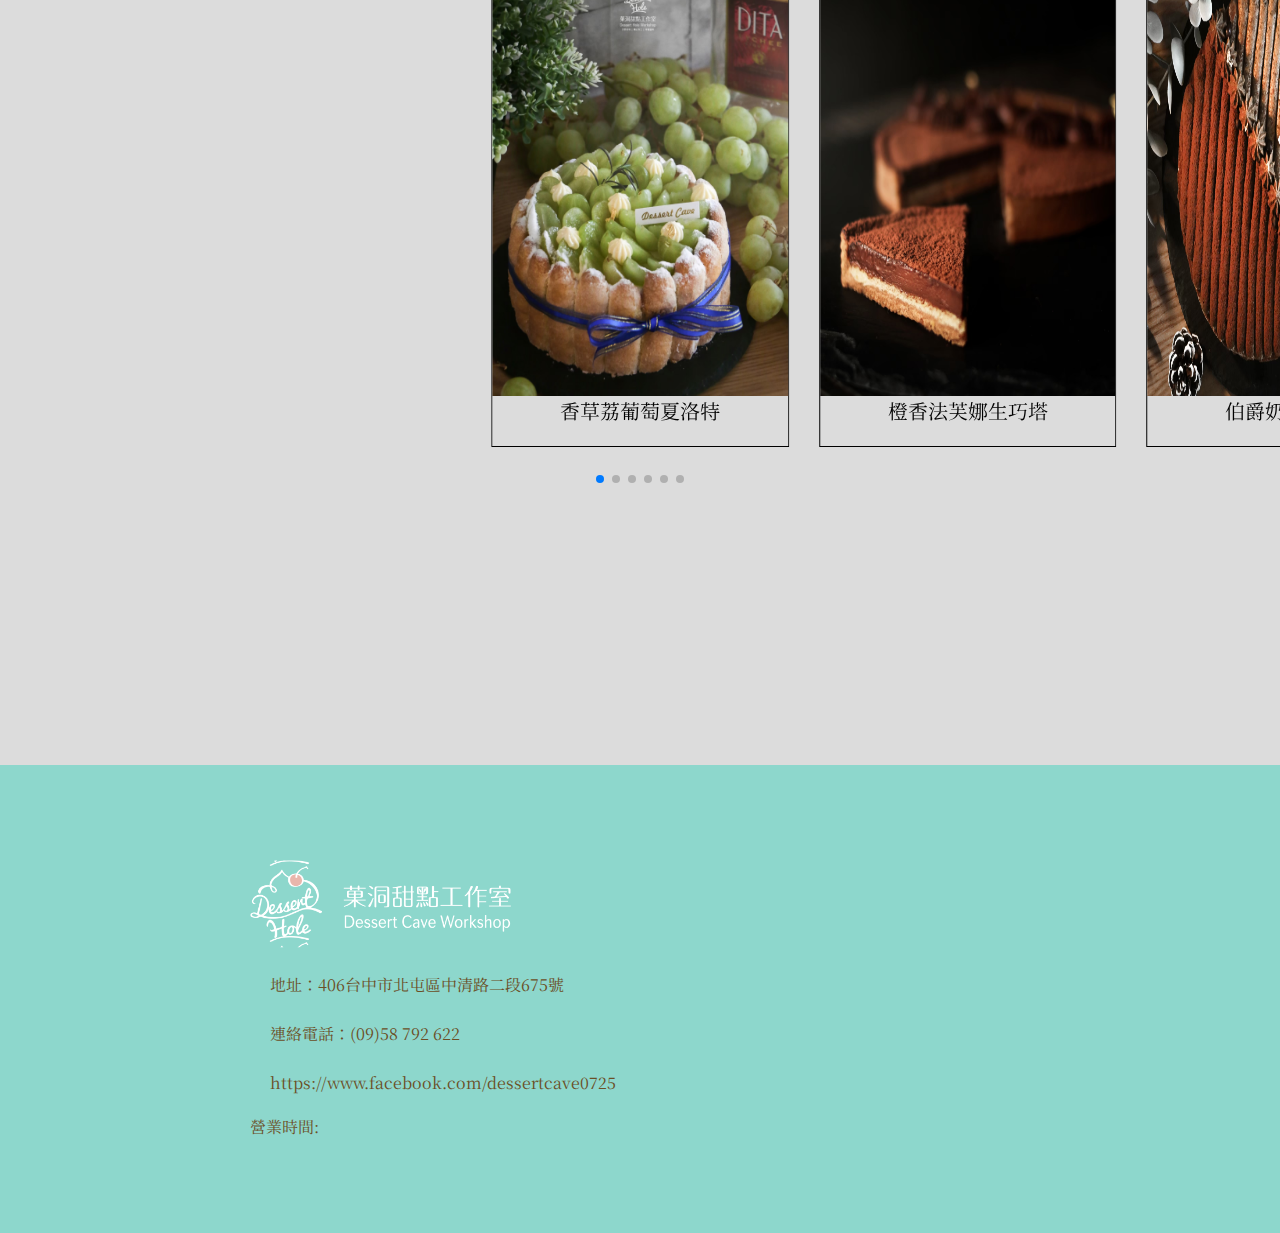
==== commit 8669b6d4: "Merge branch 'main' of https://github.com/Tyyy2/main" ====
--- a/index.html
+++ b/index.html
@@ -24,7 +24,7 @@
 
             <a href="./index.html"><div class="nav-logo"></div></a>
             <div class="nav-btns">
-                <a href="./product.html" class="nav-style nav-btn1">活動快訊</a>
+                <a href="./news.html" class="nav-style nav-btn1">活動快訊</a>
                 <a href="#" id="order" class="nav-style nav-btn2">
                     我要訂購<i class="bi bi-caret-down-fill"></i>
                     <ul class="order-menu">
@@ -33,7 +33,7 @@
                     </ul>
                 </a>
 
-                <a href="#" class="nav-style nav-btn2">產品介紹</a>
+                <a href="./product.html" class="nav-style nav-btn2">產品介紹</a>
                 <a href="./AboutUs.html" class="nav-style nav-btn3">品牌故事</a>
             </div>
             <div class="social-media-area">
@@ -72,7 +72,7 @@
                     <div class="text">
                         義式奶油檸檬塔
                     </div>
-                    <div class="bg">熱門產品</div>
+                    <div class="bg">熱&nbsp;門&nbsp;產&nbsp;品</div>
                 </div>
                 <p>Lorem, ipsum dolor sit amet consectetur adipisicing elit. Laborum quas ab dolor aliquam reprehenderit
                     ratione quam sit aut quis, vero, sed et distinctio eaque enim voluptas quisquam ullam mollitia
@@ -99,7 +99,7 @@
         </div>
         <div id="series" class="product-series">
             <marquee SCROLLAMOUNT="30" class="text-roll" LOOP="0">
-                菓&emsp;洞&emsp;甜&emsp;品&emsp;工&emsp;室&emsp;
+                菓&emsp;洞&emsp;甜&emsp;點&emsp;工&emsp;作&emsp;室&emsp;
                 產&emsp;品&emsp;列&emsp;表
             </marquee>
             <div class="swiper-area">
--- a/css/index.css
+++ b/css/index.css
@@ -287,7 +287,7 @@
   left: -58px;
   color: #969696;
   z-index: 0;
-  letter-spacing: 30px;
+  font-size: 96px;
 }
 main .product-showcase .description p {
   width: 600px;
@@ -338,7 +338,6 @@
   flex: 1;
   padding-left: 108px;
   padding-right: 72px;
-  border: 4px solid rgb(107, 78, 38);
 }
 main .new-product .text .title {
   width: 403px;
@@ -402,8 +401,7 @@
   height: 111px;
   display: flex;
   align-items: center;
-  color: white;
-  background-color: black;
+  color: black;
 }
 main .swiper-area {
   width: 100%;
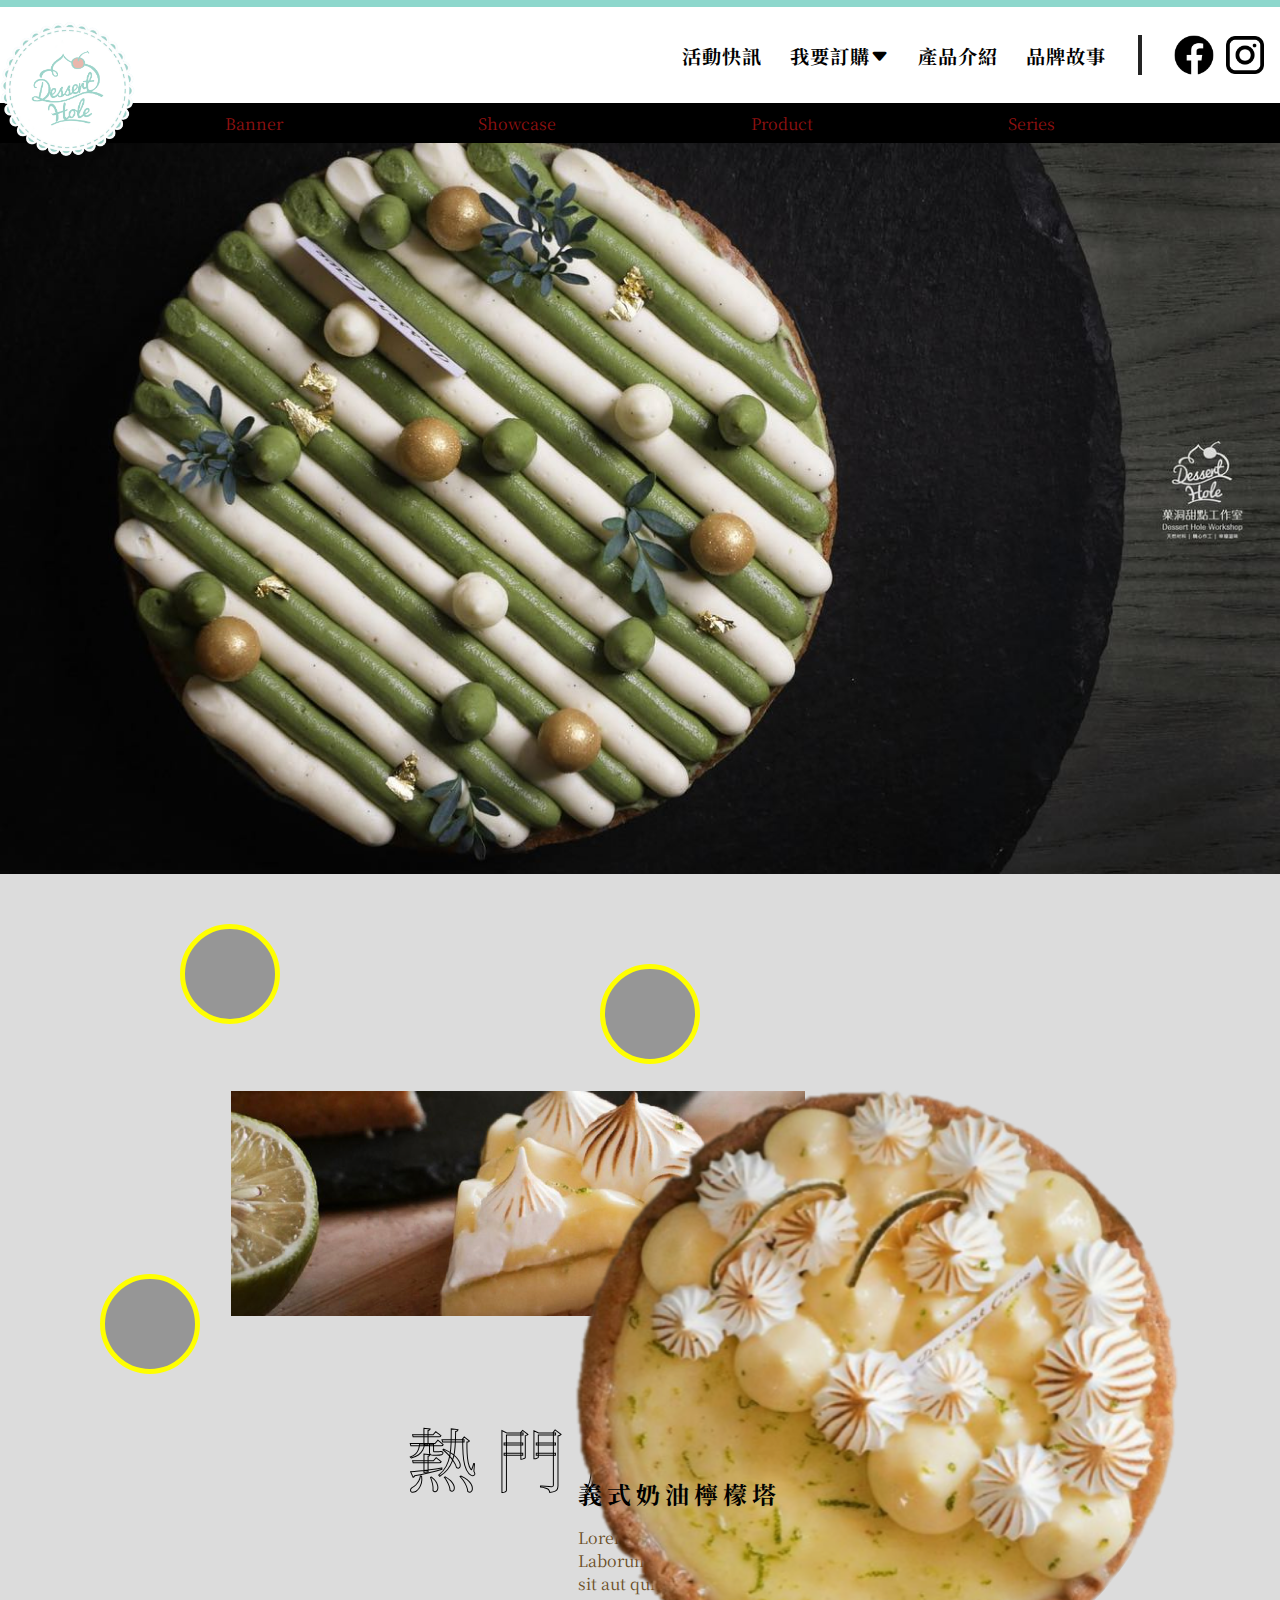
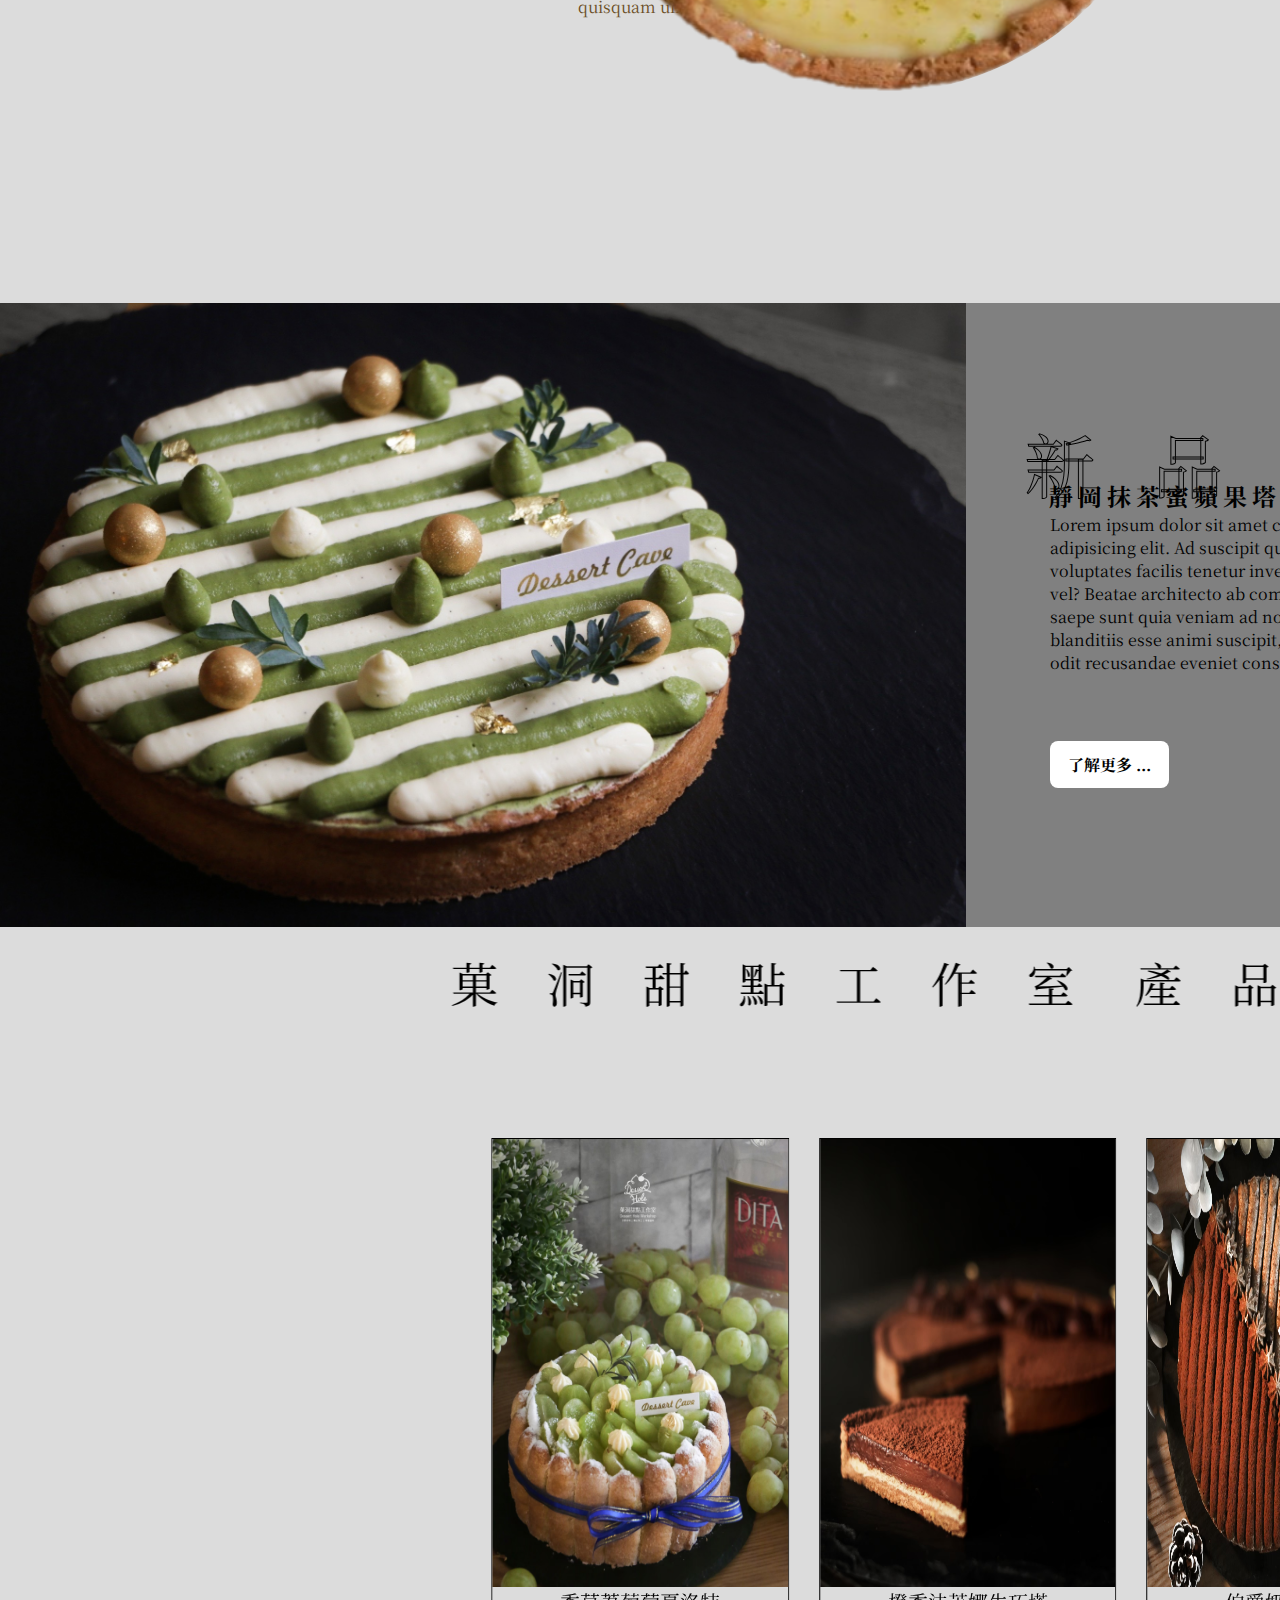
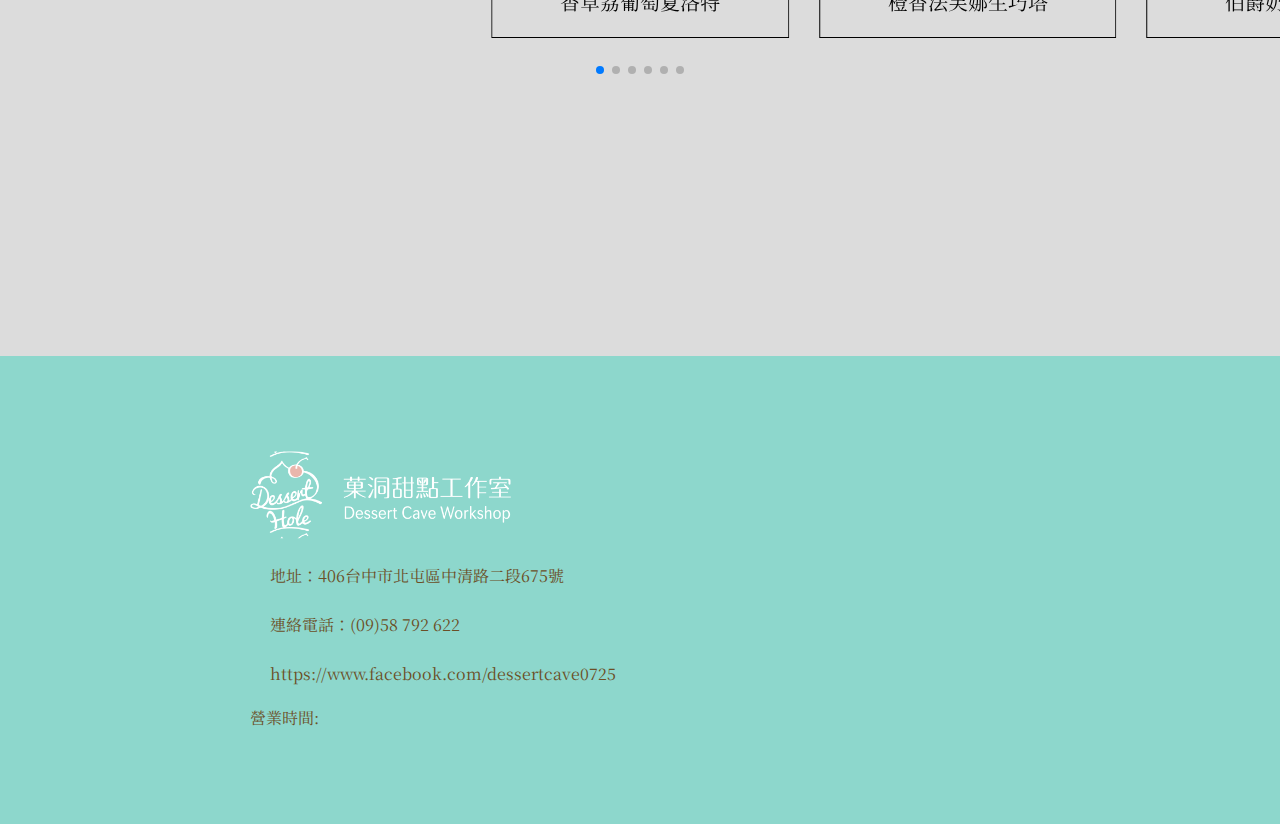
==== commit a5b02704: "首頁調整完成測試" ====
--- a/index.html
+++ b/index.html
@@ -22,7 +22,9 @@
     <header class="nav-bar">
         <nav>
 
-            <a href="./index.html"><div class="nav-logo"></div></a>
+            <a href="./index.html">
+                <div class="nav-logo"></div>
+            </a>
             <div class="nav-btns">
                 <a href="./news.html" class="nav-style nav-btn1">活動快訊</a>
                 <a href="#" id="order" class="nav-style nav-btn2">
@@ -69,17 +71,21 @@
             <div class="profile"></div>
             <div class="description">
                 <div class="title">
+                    <div class="bg">熱&nbsp;門&nbsp;產&nbsp;品</div>
                     <div class="text">
                         義式奶油檸檬塔
                     </div>
-                    <div class="bg">熱&nbsp;門&nbsp;產&nbsp;品</div>
+                    <p>
+                        Lorem, ipsum dolor sit amet consectetur adipisicing elit. Laborum quas ab dolor aliquam
+                        reprehenderit
+                        ratione quam sit aut quis, vero, sed et distinctio eaque enim voluptas quisquam ullam mollitia
+                        accusamus ipsam expedita.
+                    </p>
                 </div>
-                <p>Lorem, ipsum dolor sit amet consectetur adipisicing elit. Laborum quas ab dolor aliquam reprehenderit
-                    ratione quam sit aut quis, vero, sed et distinctio eaque enim voluptas quisquam ullam mollitia
-                    accusamus ipsam expedita.</p>
+
             </div>
             <div class="rotate-img"></div>
-            Product Show Case
+
         </div>
         <div id="new" class="new-product">
             <img src="./img/靜岡抹茶蜜蘋果.jfif" alt="New Product">
@@ -88,14 +94,16 @@
                     <div class="inner-text">
                         靜岡抹茶蜜蘋果塔
                     </div>
-                    <div class="bg">新品上市</div>
+                    <div class="bg">新&nbsp;品&nbsp;上&nbsp;市</div>
                 </div>
                 <p>Lorem ipsum dolor sit amet consectetur adipisicing elit. Ad suscipit quas similique voluptates
                     facilis tenetur inventore dolorum modi vel? Beatae architecto ab commodi autem iusto saepe sunt quia
                     veniam ad non magni iure blanditiis esse animi suscipit, pariatur ullam ut odit recusandae eveniet
                     consectetur! Blanditiis.</p>
-                <a href="https://www.facebook.com/dessertcave0725/" target="_blank"><button>詳細資訊 ></button></a>
+                <a href="https://www.facebook.com/dessertcave0725/" target="_blank"><button>了解更多 ...</button></a>
             </div>
+
+
         </div>
         <div id="series" class="product-series">
             <marquee SCROLLAMOUNT="30" class="text-roll" LOOP="0">
--- a/css/index.css
+++ b/css/index.css
@@ -208,7 +208,7 @@
 }
 main .banner {
   width: 100%;
-  height: 1029px;
+  height: 771px;
   display: flex;
   justify-content: center;
   align-items: center;
@@ -234,6 +234,7 @@
   width: 100px;
   height: 100px;
   border-radius: 50%;
+  border: yellow 5px solid;
   position: absolute;
 }
 main .product-showcase .see-through-style:hover {
@@ -255,67 +256,84 @@
 main .product-showcase .see-through3 {
   background-color: #969696;
   top: 90px;
-  right: 400px;
+  left: 600px;
 }
 main .product-showcase .profile {
-  width: 709px;
-  height: 278px;
+  width: 574px;
+  height: 225px;
+  background-image: url("");
+  background-position: center;
+  background-size: cover;
+  background-repeat: no-repeat;
+  background-image: url(../img/義式奶油檸檬塔.png);
   position: absolute;
   top: 217px;
-  left: 335px;
+  left: 231px;
   background-color: #c2c2c2;
 }
 main .product-showcase .description {
-  position: absolute;
-  top: 680px;
-  left: 337px;
+  width: 600px;
+  position: absolute;
+  top: 532px;
+  left: 407px;
 }
 main .product-showcase .description .title {
-  position: relative;
-  padding-top: 48px;
+  width: 100%;
+  height: 100%;
+  position: relative;
 }
 main .product-showcase .description .title .text {
-  position: absolute;
-  top: 10px;
-  left: 50px;
-  font-size: 22px;
+  width: 100%;
+  position: absolute;
+  top: 70px;
+  left: 171px;
+  font-size: 24px;
+  font-weight: bold;
+  font-family: "Noto Serif TC";
+  color: black;
+  letter-spacing: 5px;
   z-index: 1;
 }
 main .product-showcase .description .title .bg {
   position: absolute;
-  top: -35px;
-  left: -58px;
+  top: 0;
+  left: 0;
   color: #969696;
   z-index: 0;
-  font-size: 96px;
-}
-main .product-showcase .description p {
-  width: 600px;
-  height: auto;
-  padding-top: 40px;
+  font-size: 70px;
+  font-weight: none;
+  font-family: "Noto Serif TC";
+  color: transparent;
+  -webkit-text-stroke: 1px black;
+}
+main .product-showcase .description .title p {
+  width: 488px;
+  height: 79px;
   font-size: 16px;
+  position: absolute;
+  top: 120px;
+  left: 171px;
 }
 main .product-showcase .rotate-img {
-  width: 812px;
-  height: 812px;
+  width: 609px;
+  height: 609px;
   animation-name: rotate;
   animation-duration: 10s;
   animation-iteration-count: infinite;
   animation-timing-function: linear;
-  background-image: url("../img/cake.jpg");
+  background-image: url("../img/檸檬塔去背.png");
   background-position: center;
   background-size: cover;
   background-repeat: no-repeat;
   position: absolute;
   top: 50%;
-  right: -406px;
+  right: 100px;
   translate: 0 -50%;
   border-radius: 50%;
-  background-color: #c2c2c2;
 }
 main .new-product {
   width: 100%;
-  height: 775px;
+  height: 624px;
   display: flex;
   justify-content: flex-start;
   align-items: center;
@@ -325,35 +343,36 @@
   background-color: rgb(141, 215, 204);
 }
 main .new-product img {
-  width: 1098px;
+  width: 1034px;
+  height: 624px;
+  background-color: #242424;
+}
+main .new-product .text {
+  width: 870px;
   height: 100%;
-  background-color: #242424;
-}
-main .new-product .text {
   display: flex;
   flex-direction: column;
   justify-content: center;
   align-items: flex-start;
-  height: 100%;
-  flex: 1;
-  padding-left: 108px;
-  padding-right: 72px;
+  background-color: gray;
 }
 main .new-product .text .title {
-  width: 403px;
-  height: 118px;
+  width: 385px;
+  height: 70px;
   display: flex;
   justify-content: flex-start;
   align-items: flex-end;
+  transform: translateX(59px);
   position: relative;
 }
 main .new-product .text .title .inner-text {
-  font-size: 22px;
+  font-size: 24px;
   font-weight: bold;
   font-family: "Noto Serif TC";
   color: black;
-  position: absolute;
-  left: 50px;
+  letter-spacing: 5px;
+  position: absolute;
+  left: 24px;
   z-index: 1;
 }
 main .new-product .text .title .bg {
@@ -363,26 +382,32 @@
   justify-content: flex-start;
   align-items: flex-end;
   position: absolute;
-  left: -70px;
+  left: 0;
   -webkit-text-stroke: 1px black;
   color: transparent;
-  font-size: 72px;
+  font-size: 70px;
   z-index: 0;
   letter-spacing: 20px;
 }
 main .new-product .text p {
-  transform: translateX(50px);
+  width: 399px;
+  height: 128px;
+  transform: translateX(84px);
   font-size: 16px;
   color: black;
 }
 main .new-product .text button {
+  transform: translateX(84px);
   margin-top: 100px;
   padding: 12px 18px;
-  color: rgb(107, 78, 38);
   font-size: 16px;
+  font-weight: bold;
+  font-family: "Noto Serif TC";
+  color: black;
   border: none;
   border-radius: 8px;
-  background-color: #000;
+  background-color: white;
+  box-shadow: gray 0px 3px 5px;
   cursor: pointer;
 }
 main .new-product .text button:hover {
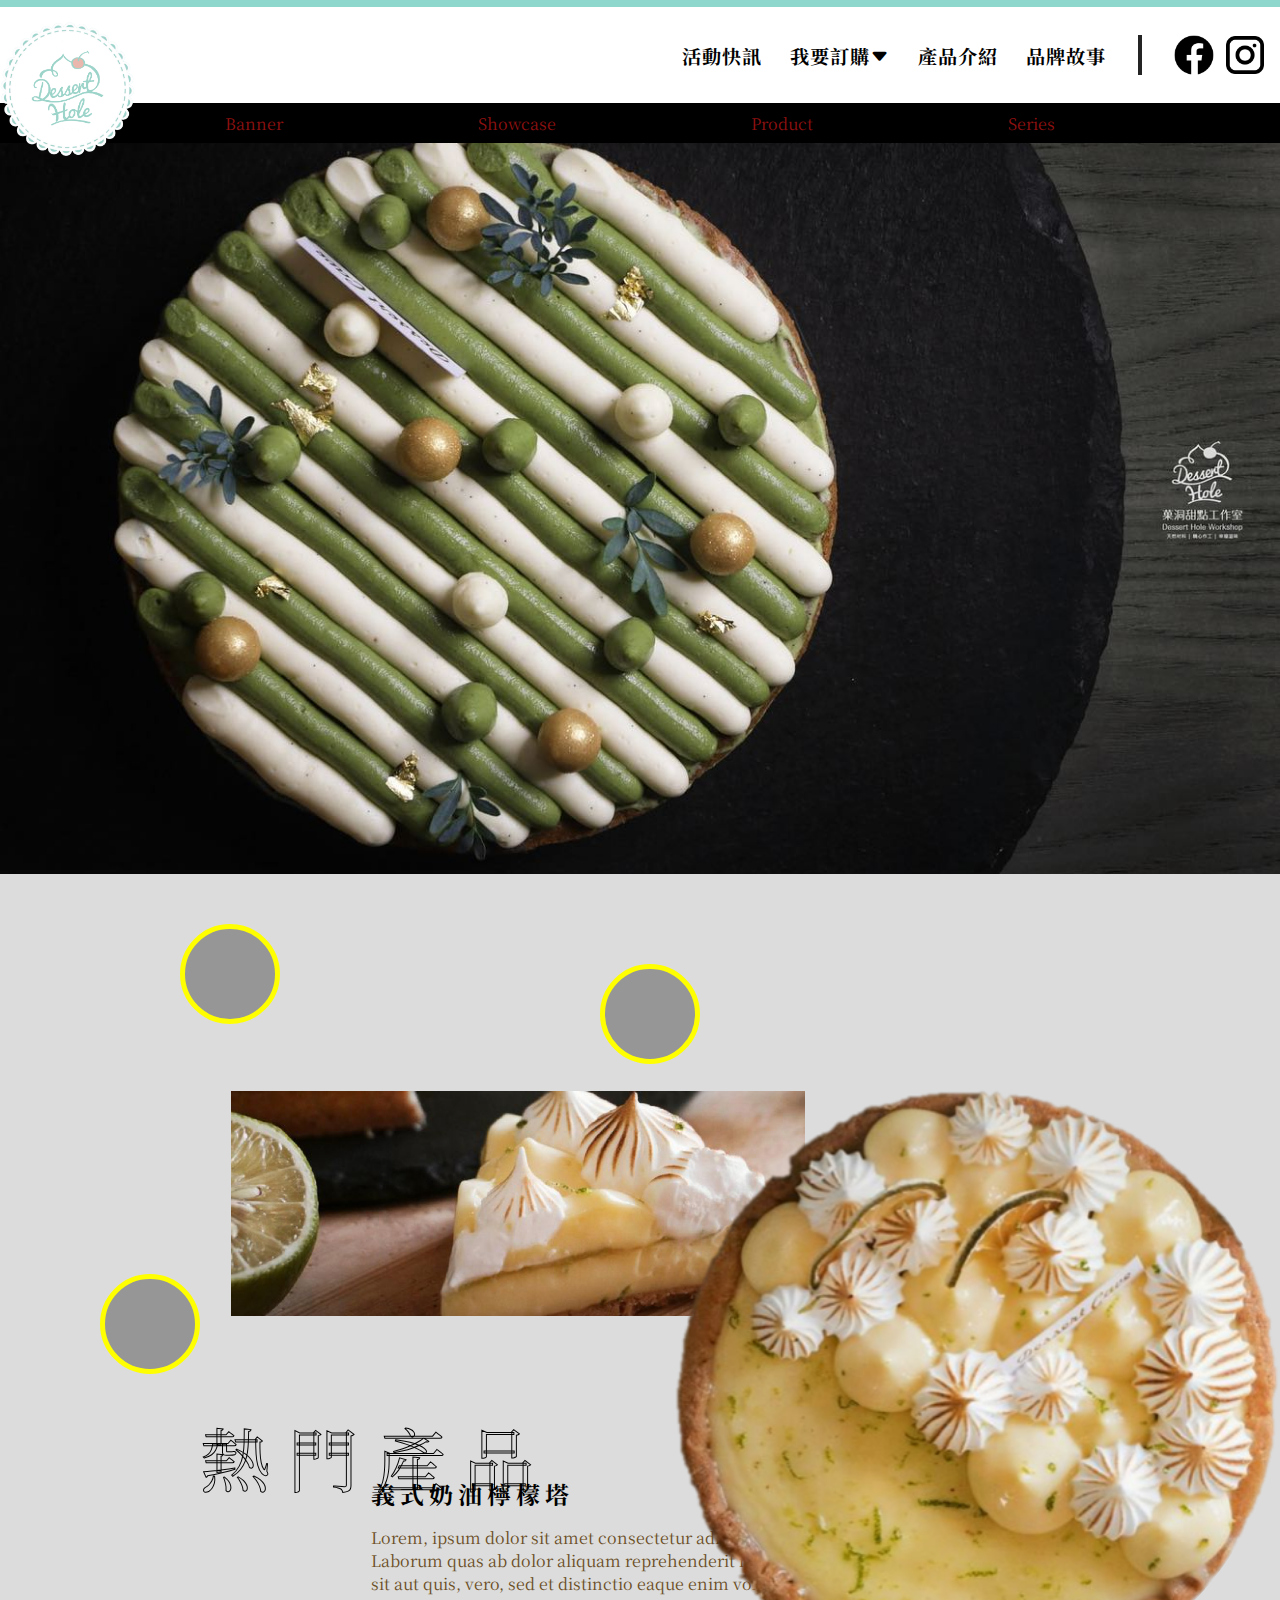
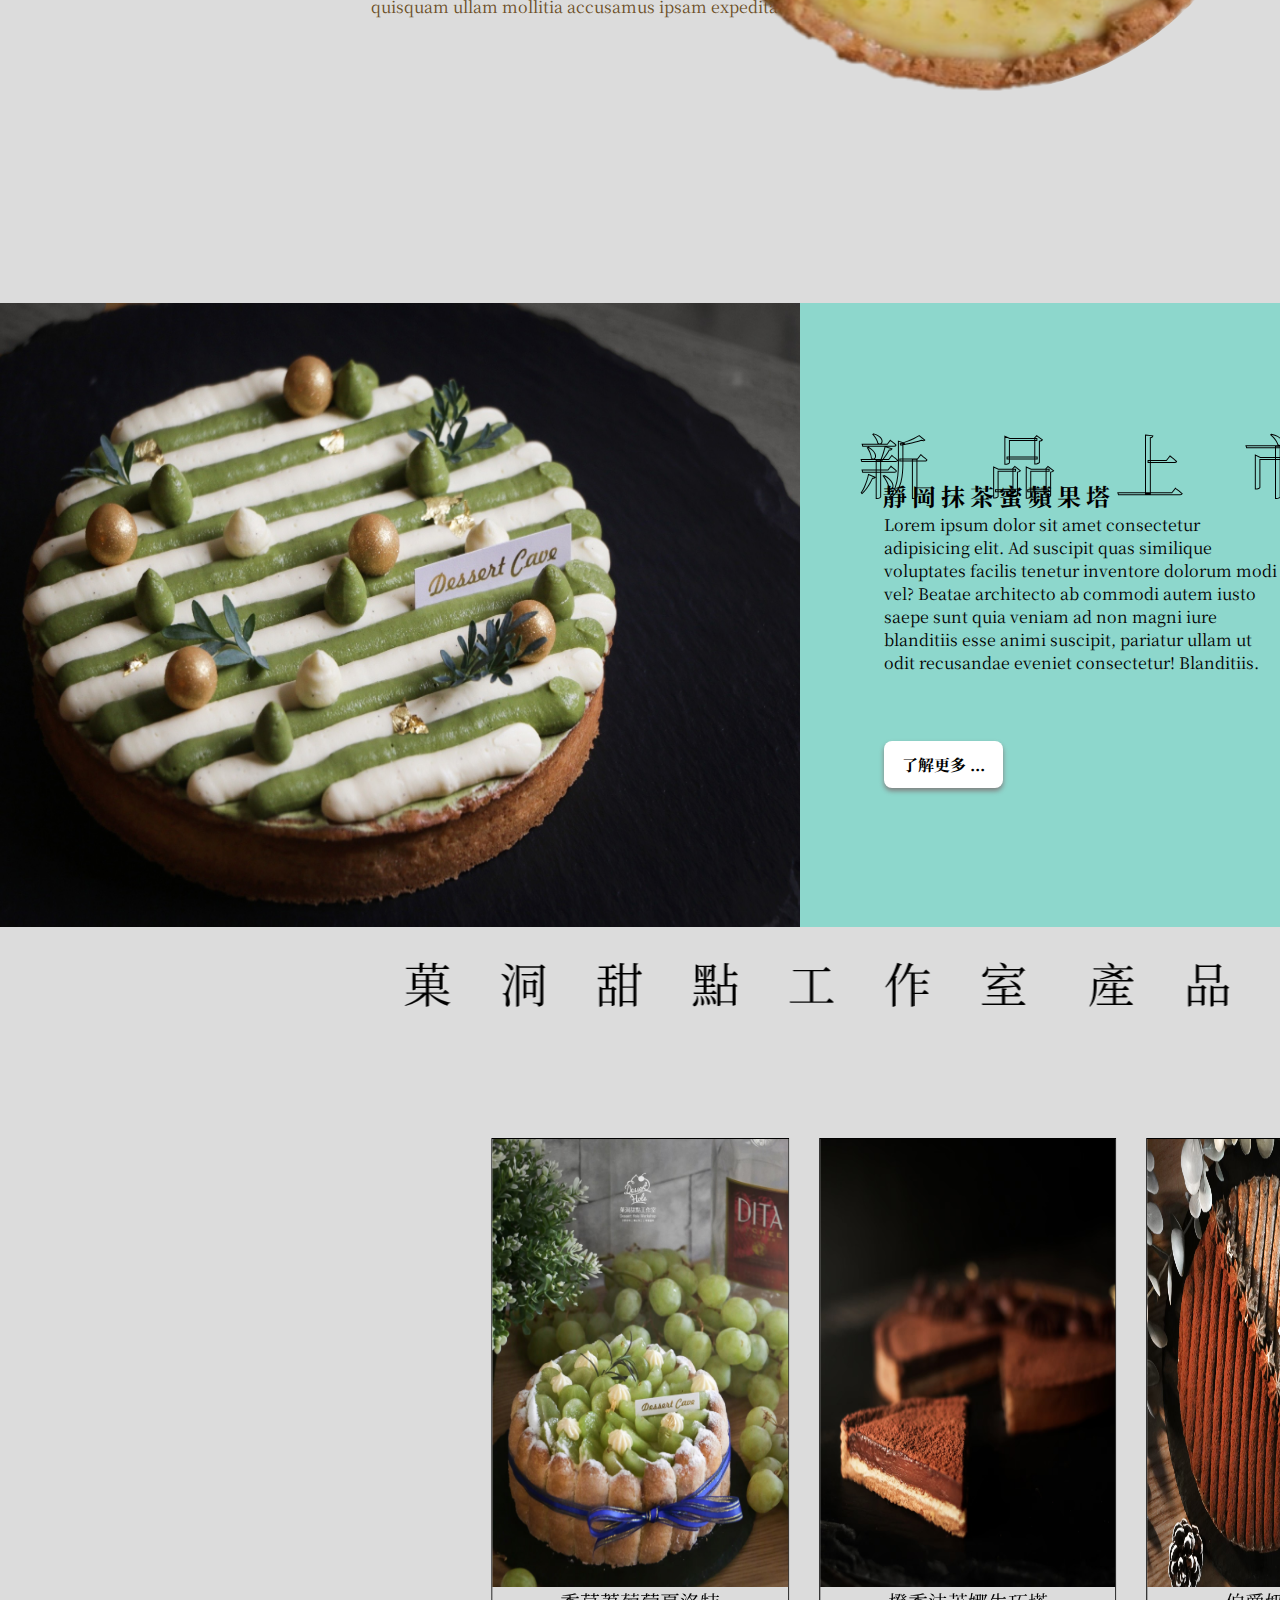
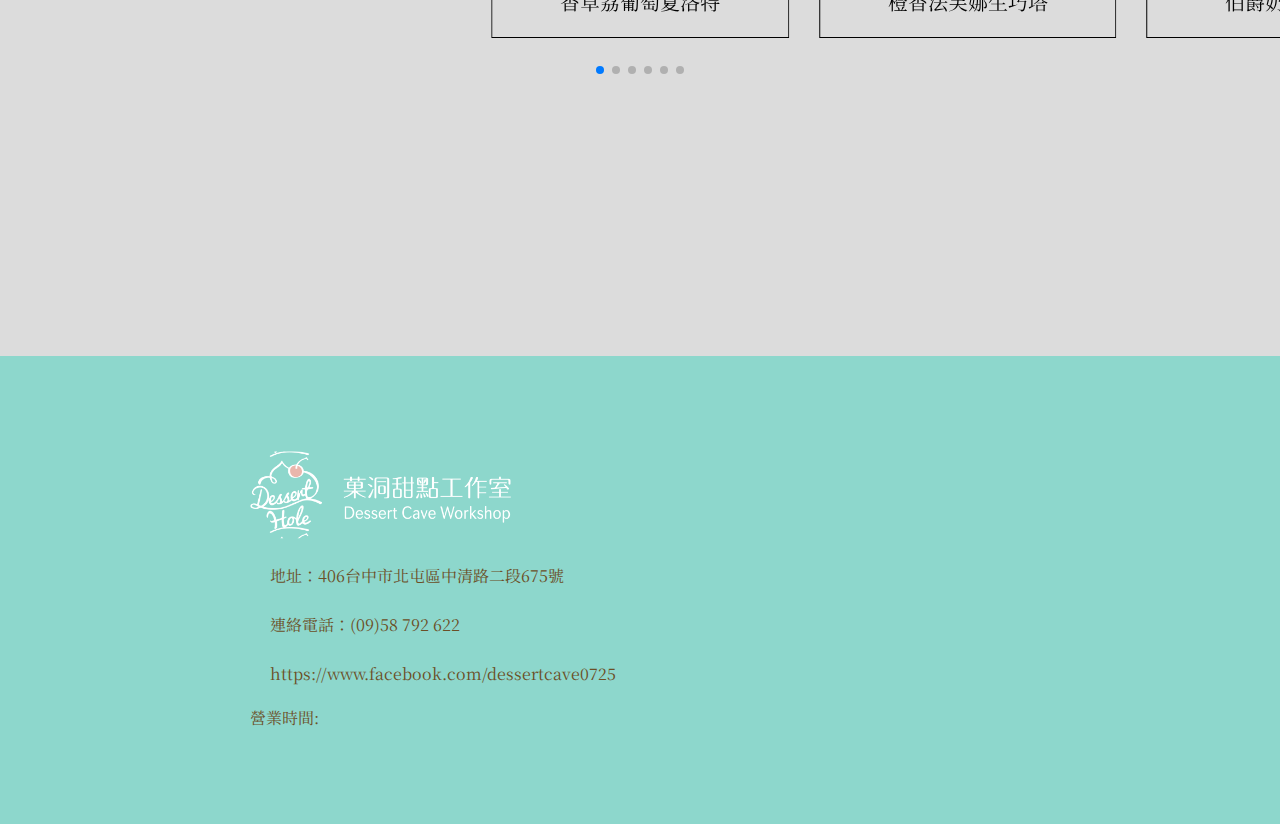
==== commit a38e9228: "首頁爆版調整" ====
--- a/index.html
+++ b/index.html
@@ -78,7 +78,8 @@
                     <p>
                         Lorem, ipsum dolor sit amet consectetur adipisicing elit. Laborum quas ab dolor aliquam
                         reprehenderit
-                        ratione quam sit aut quis, vero, sed et distinctio eaque enim voluptas quisquam ullam mollitia
+                        ratione quam sit aut quis, vero, sed et distinctio eaque enim voluptas quisquam ullam
+                        mollitia
                         accusamus ipsam expedita.
                     </p>
                 </div>
@@ -87,6 +88,8 @@
             <div class="rotate-img"></div>
 
         </div>
+
+
         <div id="new" class="new-product">
             <img src="./img/靜岡抹茶蜜蘋果.jfif" alt="New Product">
             <div class="text">
@@ -97,8 +100,10 @@
                     <div class="bg">新&nbsp;品&nbsp;上&nbsp;市</div>
                 </div>
                 <p>Lorem ipsum dolor sit amet consectetur adipisicing elit. Ad suscipit quas similique voluptates
-                    facilis tenetur inventore dolorum modi vel? Beatae architecto ab commodi autem iusto saepe sunt quia
-                    veniam ad non magni iure blanditiis esse animi suscipit, pariatur ullam ut odit recusandae eveniet
+                    facilis tenetur inventore dolorum modi vel? Beatae architecto ab commodi autem iusto saepe sunt
+                    quia
+                    veniam ad non magni iure blanditiis esse animi suscipit, pariatur ullam ut odit recusandae
+                    eveniet
                     consectetur! Blanditiis.</p>
                 <a href="https://www.facebook.com/dessertcave0725/" target="_blank"><button>了解更多 ...</button></a>
             </div>
--- a/css/index.css
+++ b/css/index.css
@@ -274,8 +274,10 @@
 main .product-showcase .description {
   width: 600px;
   position: absolute;
+  display: flex;
+  justify-content: space-between;
   top: 532px;
-  left: 407px;
+  left: 200px;
 }
 main .product-showcase .description .title {
   width: 100%;
@@ -345,16 +347,16 @@
 main .new-product img {
   width: 1034px;
   height: 624px;
-  background-color: #242424;
+  background-color: rgb(141, 215, 204);
 }
 main .new-product .text {
-  width: 870px;
+  width: calc(100% - 1034px);
   height: 100%;
   display: flex;
   flex-direction: column;
   justify-content: center;
   align-items: flex-start;
-  background-color: gray;
+  background-color: rgb(141, 215, 204);
 }
 main .new-product .text .title {
   width: 385px;
@@ -525,6 +527,15 @@
   letter-spacing: 1px;
 }
 
+@media screen and (min-width: 720px) and (max-width: 1600px) {
+  main .product-showcase .rotate-img {
+    right: 0;
+  }
+  main .new-product img {
+    width: 800px;
+    height: 624px;
+  }
+}
 @media screen and (max-width: 720px) {
   header {
     position: relative;
@@ -582,10 +593,4 @@
     height: 100vh;
     width: 100%;
   }
-  .abc {
-    font-size: 40px;
-    font-weight: regular;
-    font-family: gegegegege;
-    color: black;
-  }
 }/*# sourceMappingURL=index.css.map */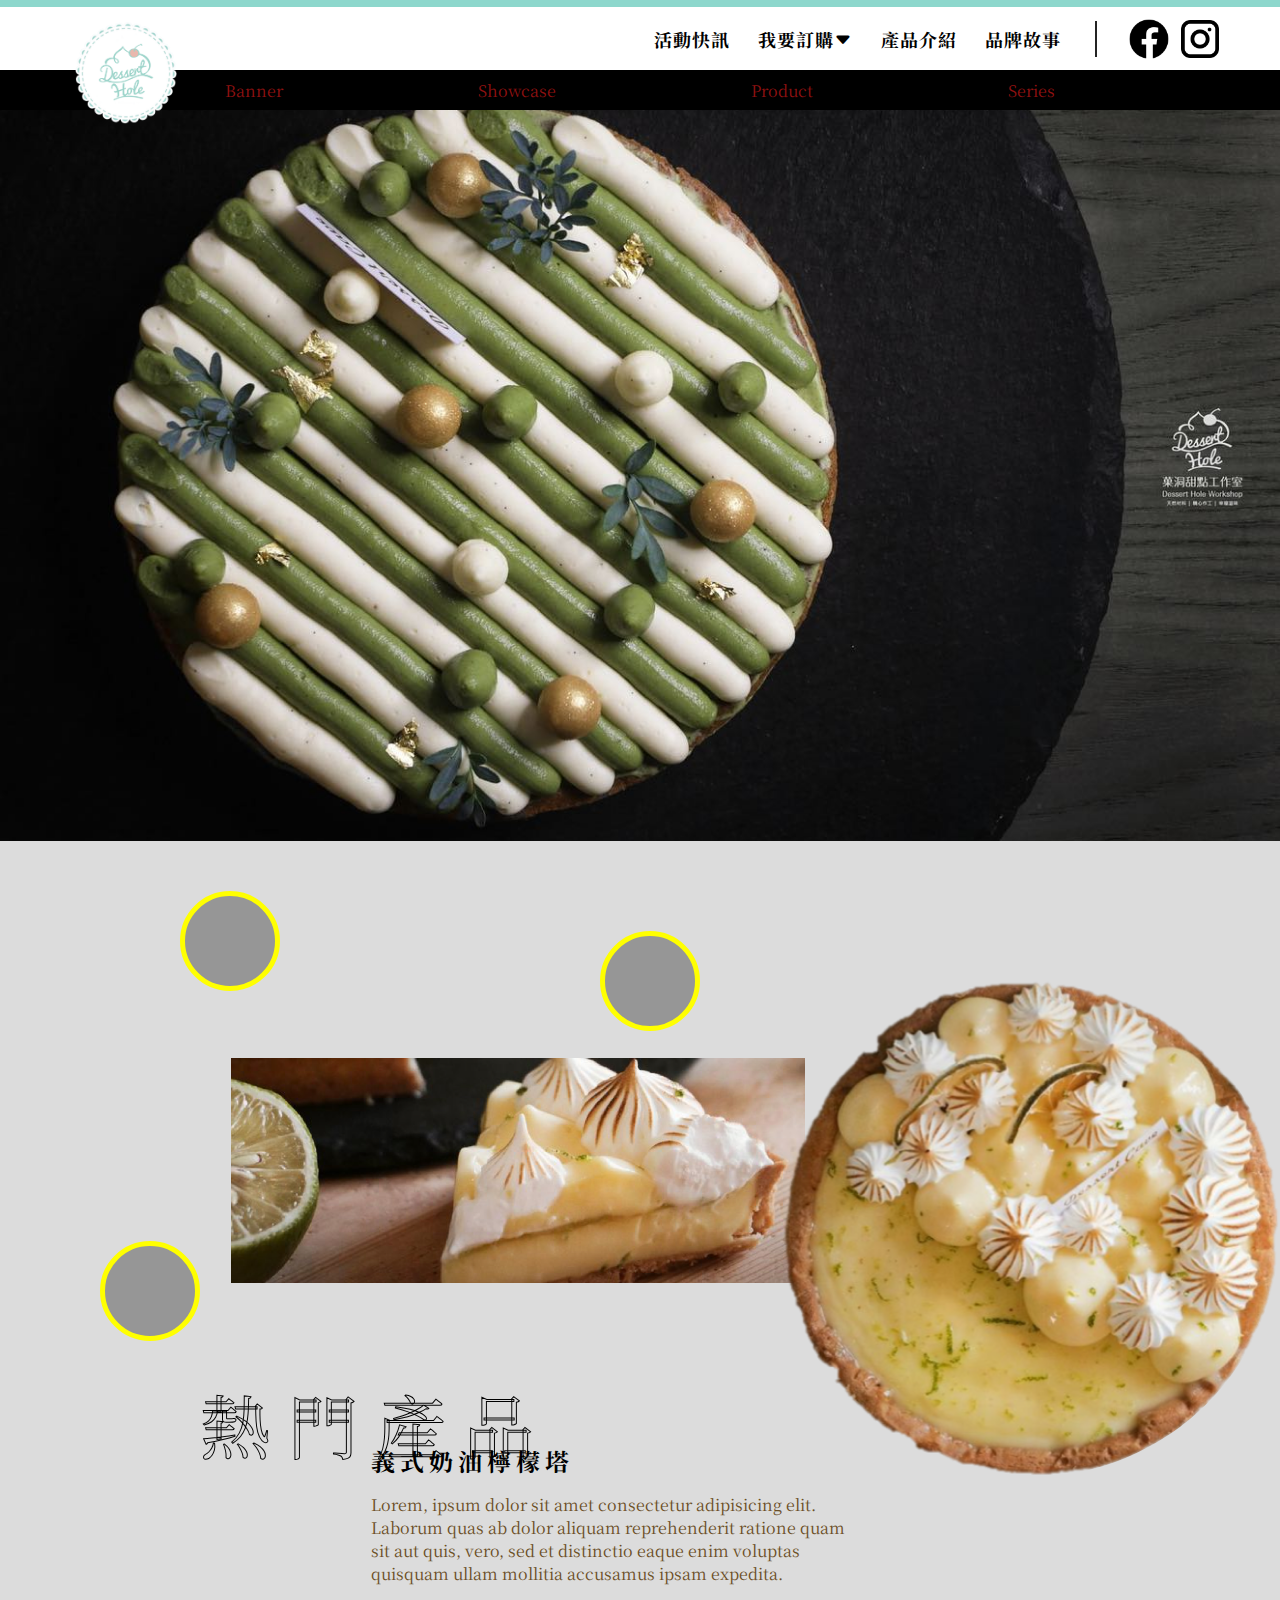
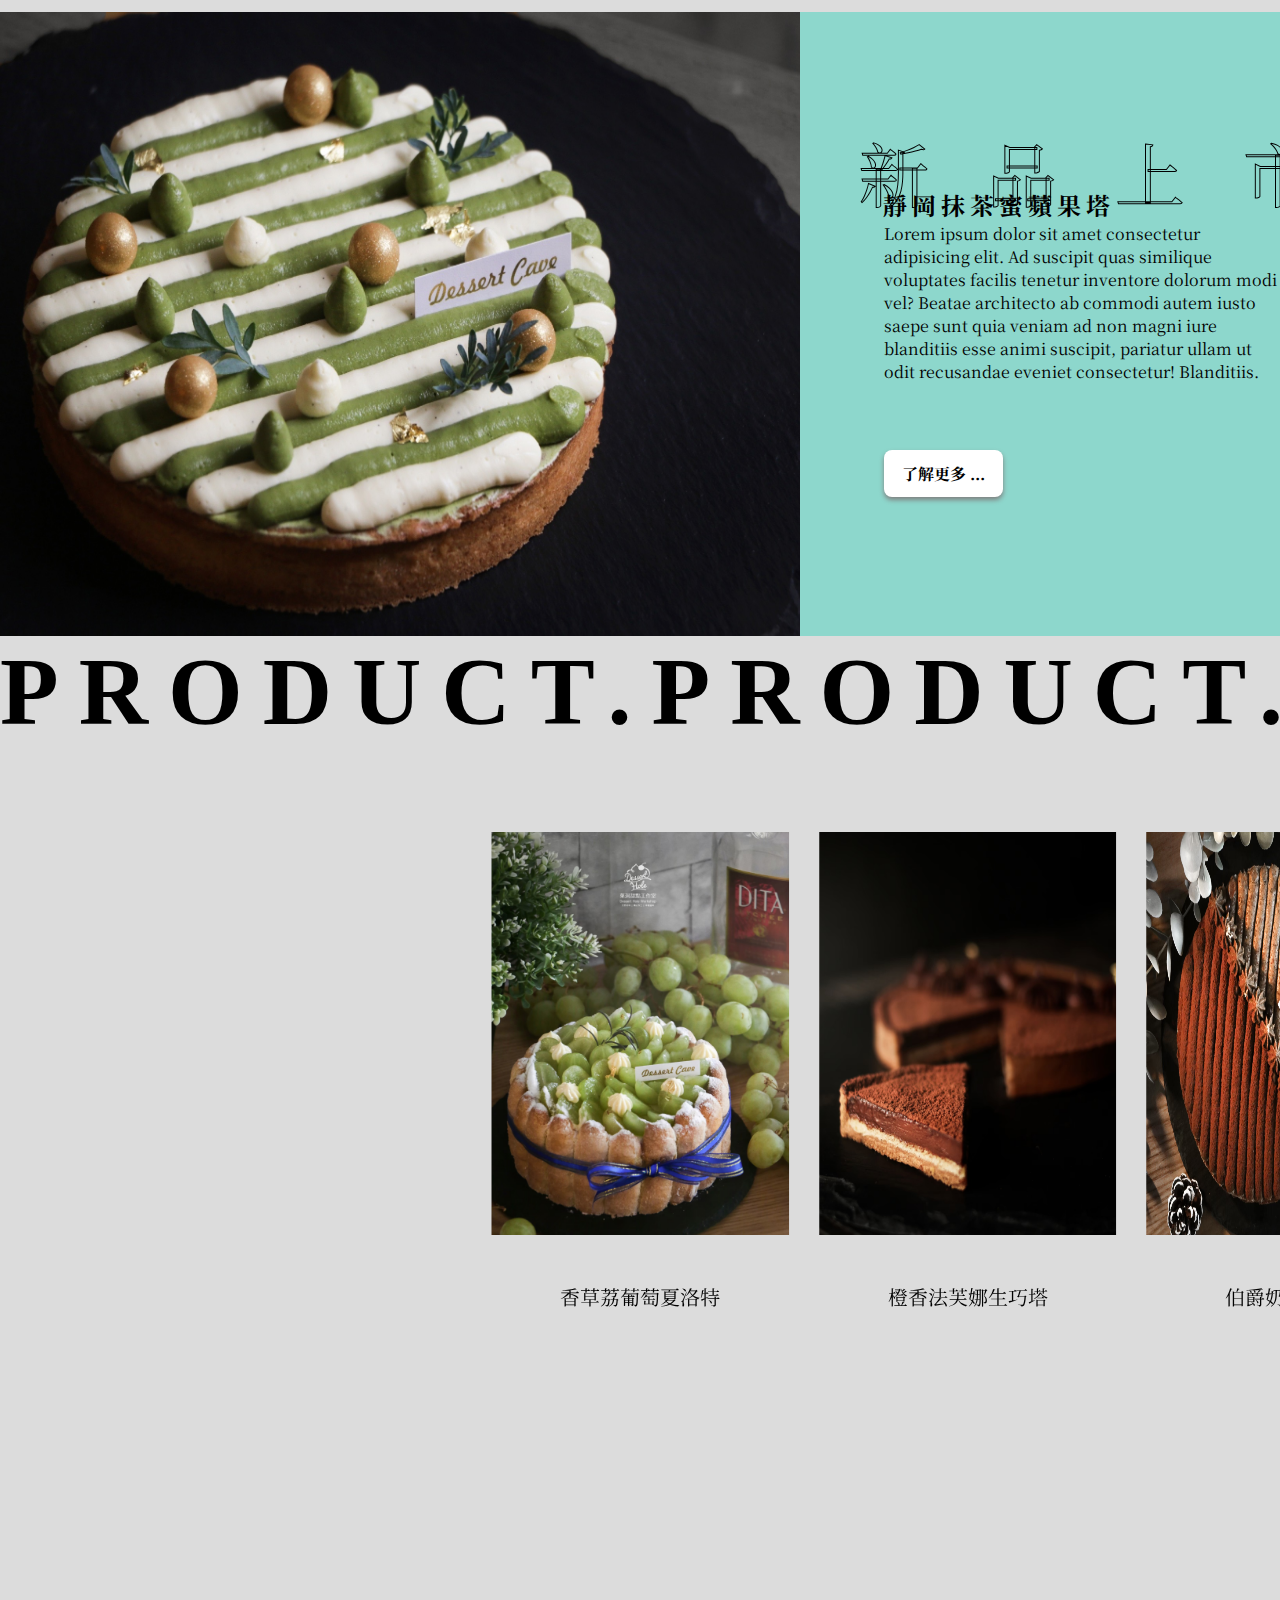
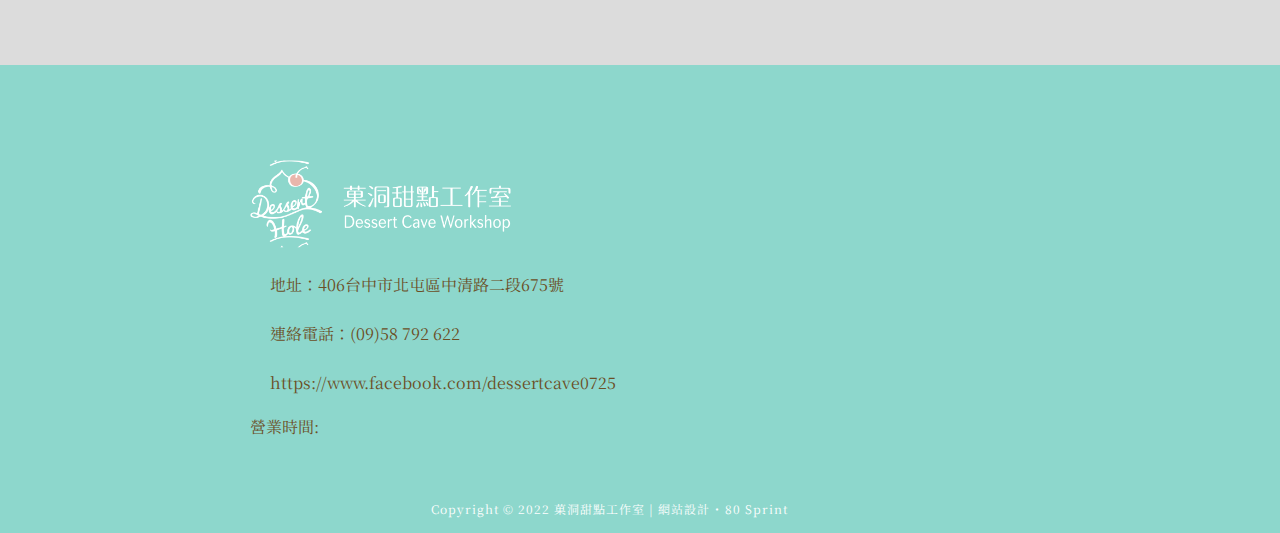
==== commit 4c7e2fe0: "網頁版除字型及預留效果外已完成" ====
--- a/index.html
+++ b/index.html
@@ -50,6 +50,7 @@
             <i class="fa-solid fa-bars"></i>
         </label>
         <div id="toggle_menu"></div>
+        
         <div class="pagination">
             <div class="content">
                 <a href="#banner" class="page">Banner</a>
@@ -91,7 +92,7 @@
 
 
         <div id="new" class="new-product">
-            <img src="./img/靜岡抹茶蜜蘋果.jfif" alt="New Product">
+            <img src="./img/首頁/靜岡抹茶蜜蘋果.jfif" alt="New Product">
             <div class="text">
                 <div class="title">
                     <div class="inner-text">
@@ -111,23 +112,22 @@
 
         </div>
         <div id="series" class="product-series">
-            <marquee SCROLLAMOUNT="30" class="text-roll" LOOP="0">
-                菓&emsp;洞&emsp;甜&emsp;點&emsp;工&emsp;作&emsp;室&emsp;
-                產&emsp;品&emsp;列&emsp;表
-            </marquee>
+            <div class="marquee-area">
+                <div class="marquee-text">PRODUCT.</div>
+            </div>
             <div class="swiper-area">
                 <div class="swiper mySwiper">
                     <div class="swiper-wrapper">
                         <div class="swiper-slide">
-                            <div class="swiper-product-img"><img src="./img/香草荔葡萄夏洛特.jfif" alt=""></div>
+                            <div class="swiper-product-img"><img src="./img/首頁/商品列表/香草荔葡萄夏洛特.jfif" alt=""></div>
                             <div class="swiper-product-name">香草荔葡萄夏洛特</div>
                         </div>
                         <div class="swiper-slide">
-                            <div class="swiper-product-img"><img src="./img/橙香法芙娜生巧塔.jfif" alt=""></div>
+                            <div class="swiper-product-img"><img src="./img/首頁/商品列表/橙香法芙娜生巧塔.jfif" alt=""></div>
                             <div class="swiper-product-name">橙香法芙娜生巧塔</div>
                         </div>
                         <div class="swiper-slide">
-                            <div class="swiper-product-img"><img src="./img/伯爵奶茶慕斯塔.jfif" alt=""></div>
+                            <div class="swiper-product-img"><img src="./img/首頁/商品列表/伯爵奶茶慕斯塔.jfif" alt=""></div>
                             <div class="swiper-product-name">伯爵奶茶慕斯塔</div>
                         </div>
                         <div class="swiper-slide">
@@ -144,7 +144,7 @@
                         </div>
                     </div>
                 </div>
-                <div class="swiper-pagination"></div>
+
             </div>
 
         </div>
@@ -153,6 +153,7 @@
 
 
     <footer>
+        <div class="footer-logo"></div>
         <div class="information">
             <div id="footer_title">
             </div>
@@ -179,6 +180,9 @@
                 src="https://www.google.com/maps/embed?pb=!1m18!1m12!1m3!1d3639.6289181786256!2d120.66221005079632!3d24.184743577884394!2m3!1f0!2f0!3f0!3m2!1i1024!2i768!4f13.1!3m3!1m2!1s0x346917ccaa821ba1%3A0x9b258333d403eedb!2z6I-T5rSe55Sc6bue5bel5L2c5a6kLeazleW8j-WhlOmhnuOAgeS5s-mFquibi-ezleWkluW4tuW6lw!5e0!3m2!1szh-TW!2stw!4v1666022627521!5m2!1szh-TW!2stw"
                 allowfullscreen="" loading="lazy" referrerpolicy="no-referrer-when-downgrade"></iframe>
         </div>
+        <div class="copy-right">Copyright © 2022 菓洞甜點工作室 | 網站設計 ˙ 80 Sprint
+        </div>
+
     </footer>
 
 
--- a/css/index.css
+++ b/css/index.css
@@ -17,6 +17,14 @@
     transform: rotate(0deg);
   }
 }
+@keyframes marquee {
+  0% {
+    transform: translateX(0px);
+  }
+  100% {
+    transform: translateX(-1950px);
+  }
+}
 * {
   box-sizing: border-box;
   margin: 0;
@@ -40,7 +48,7 @@
 
 header {
   width: 100%;
-  height: 103px;
+  height: 70px;
   top: 0;
   border-top: 7px solid rgb(141, 215, 204);
   background-color: white;
@@ -60,9 +68,9 @@
   display: flex;
   justify-content: center;
   align-items: center;
-  height: 135px;
-  width: 135px;
-  background-image: url("../img/logo-bg-white.png");
+  height: 102px;
+  width: 102px;
+  background-image: url("../img/NAV/Logo/logo-bg-white.png");
   background-position: center;
   background-size: cover;
   background-repeat: no-repeat;
@@ -99,7 +107,7 @@
   text-decoration: none;
   color: black;
   font-weight: 700;
-  font-size: 1.2em;
+  font-size: 18px;
   letter-spacing: 1px;
   transition: 0.3s ease;
   z-index: 2;
@@ -131,7 +139,7 @@
   position: absolute;
   right: 0;
   height: 36px;
-  border: 2px solid #242424;
+  border-right: 2px solid #242424;
 }
 header nav .social-media-area {
   display: flex;
@@ -151,7 +159,7 @@
 header nav .social-media-area #facebook {
   width: 40px;
   height: 40px;
-  background-image: url("../img/FB.png");
+  background-image: url("../img/NAV/社群/FB.png");
   background-position: center;
   background-size: cover;
   background-repeat: no-repeat;
@@ -164,7 +172,7 @@
 header nav .social-media-area #instagram {
   width: 38px;
   height: 38px;
-  background-image: url("../img/IG.png");
+  background-image: url("../img/NAV/社群/IG.png");
   background-position: center;
   background-size: cover;
   background-repeat: no-repeat;
@@ -212,14 +220,14 @@
   display: flex;
   justify-content: center;
   align-items: center;
-  background-image: url("../img/banner_img.jfif");
+  background-image: url("../img/首頁/banner_img.jfif");
   background-position: center;
   background-size: cover;
   background-repeat: no-repeat;
 }
 main .product-showcase {
   width: 100%;
-  height: 1029px;
+  height: 771px;
   display: flex;
   justify-content: center;
   align-items: center;
@@ -265,7 +273,7 @@
   background-position: center;
   background-size: cover;
   background-repeat: no-repeat;
-  background-image: url(../img/義式奶油檸檬塔.png);
+  background-image: url(../img/首頁/商品列表/義式奶油檸檬塔.png);
   position: absolute;
   top: 217px;
   left: 231px;
@@ -323,7 +331,7 @@
   animation-duration: 10s;
   animation-iteration-count: infinite;
   animation-timing-function: linear;
-  background-image: url("../img/檸檬塔去背.png");
+  background-image: url("../img/首頁/檸檬塔去背.png");
   background-position: center;
   background-size: cover;
   background-repeat: no-repeat;
@@ -423,48 +431,60 @@
   font-size: 3rem;
   background-color: #dcdcdc;
 }
-main .product-series .text-roll {
-  width: 100%;
-  height: 111px;
-  display: flex;
-  align-items: center;
+main .product-series .marquee-area {
+  width: 100%;
+  overflow: hidden;
+}
+main .product-series .marquee-area .marquee-text {
+  font-size: 96px;
+  font-weight: bold;
+  font-family: none;
   color: black;
-}
-main .swiper-area {
+  animation-name: marquee;
+  animation-duration: 5s;
+  animation-iteration-count: infinite;
+  animation-timing-function: linear;
+  width: 650px;
+  height: 96px;
+  letter-spacing: 20px;
+}
+main .product-series .marquee-area .marquee-text::before {
+  content: "PRODUCT.PRODUCT.PRODUCT.";
+}
+main .product-series .marquee-area .marquee-text::after {
+  content: "PRODUCT.PRODUCT.";
+}
+main .product-series .swiper-area {
   width: 100%;
   height: 700px;
   position: relative;
   display: flex;
   align-items: center;
 }
-main .swiper-area .swiper {
+main .product-series .swiper-area .swiper {
   width: 100%;
   height: 500px;
 }
-main .swiper-area .swiper .swiper-slide {
+main .product-series .swiper-area .swiper .swiper-slide {
   display: flex;
   flex-direction: column;
   justify-content: start;
   align-items: center;
-  border: 1px solid black;
-}
-main .swiper-area .swiper .swiper-slide .swiper-product-img {
+}
+main .product-series .swiper-area .swiper .swiper-slide .swiper-product-img {
   width: 100%;
   height: 90%;
-}
-main .swiper-area .swiper .swiper-slide .swiper-product-img img {
+  padding-bottom: 47px;
+}
+main .product-series .swiper-area .swiper .swiper-slide .swiper-product-img img {
   width: 100%;
   height: 100%;
 }
-main .swiper-area .swiper .swiper-slide .swiper-product-name {
+main .product-series .swiper-area .swiper .swiper-slide .swiper-product-name {
   font-size: 20px;
   font-weight: none;
   font-family: "Noto Serif TC";
   color: black;
-}
-main .swiper-area .swiper-pagination {
-  position: absolute;
-  bottom: 50px;
 }
 
 footer {
@@ -517,17 +537,18 @@
   border-radius: 40px;
 }
 footer .copy-right {
-  width: 350px;
+  width: 419px;
+  height: 15px;
+  color: white;
   position: absolute;
   bottom: 18px;
   left: 50%;
   translate: -50% 0;
   font-size: 12px;
-  font-weight: 700;
   letter-spacing: 1px;
 }
 
-@media screen and (min-width: 720px) and (max-width: 1600px) {
+@media screen and (min-width: 1441px) and (max-width: 1600px) {
   main .product-showcase .rotate-img {
     right: 0;
   }
@@ -536,7 +557,48 @@
     height: 624px;
   }
 }
-@media screen and (max-width: 720px) {
+@media screen and (min-width: 1241px) and (max-width: 1440px) {
+  header nav {
+    padding: 0 20px;
+    width: calc(100% - 50px);
+    height: 100%;
+  }
+  header nav .nav-logo {
+    left: 50px;
+  }
+  main .product-showcase .rotate-img {
+    right: 0;
+    width: 500px;
+    height: 500px;
+  }
+  main .new-product img {
+    width: 800px;
+    height: 624px;
+  }
+}
+@media screen and (min-width: 720px) and (max-width: 1240px) {
+  header nav {
+    padding: 0 20px;
+    width: calc(100% - 30px);
+    height: 100%;
+  }
+  header nav .nav-logo {
+    left: 30px;
+  }
+  main .product-showcase .rotate-img {
+    right: 0;
+    width: 400px;
+    height: 400px;
+  }
+  main .new-product img {
+    width: 700px;
+    height: 624px;
+  }
+  footer .map iframe {
+    width: 500px;
+  }
+}
+@media screen and (max-width: 431px) {
   header {
     position: relative;
   }
@@ -544,8 +606,8 @@
     padding: 0 20px;
   }
   header nav .nav-logo {
-    width: 96px;
-    height: 96px;
+    width: 70px;
+    height: 72px;
     position: absolute;
     top: 0;
     left: 50%;
@@ -577,7 +639,10 @@
     visibility: hidden;
     background-color: rgba(131, 105, 54, 0.5);
   }
-  .pagination .content {
+  header .pagination {
+    display: none !important;
+  }
+  header .pagination .content {
     width: 100%;
     color: white;
   }
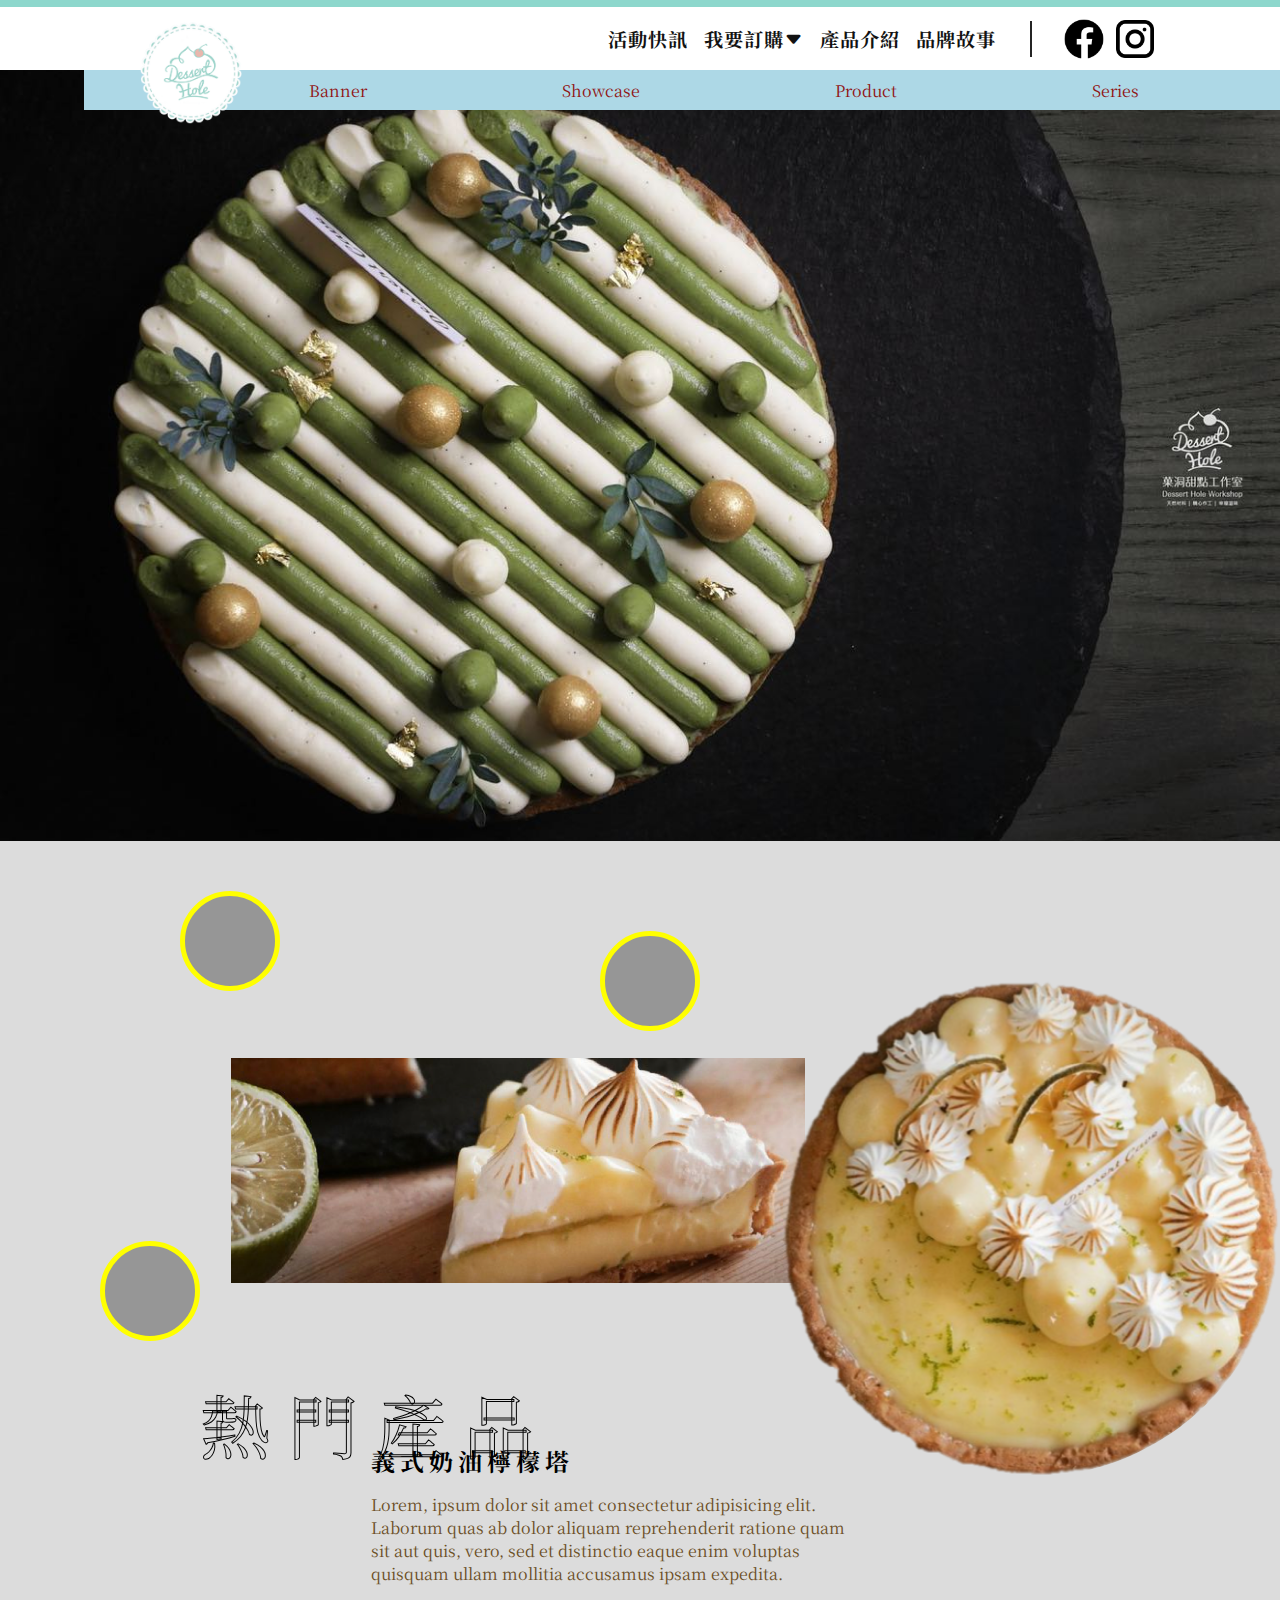
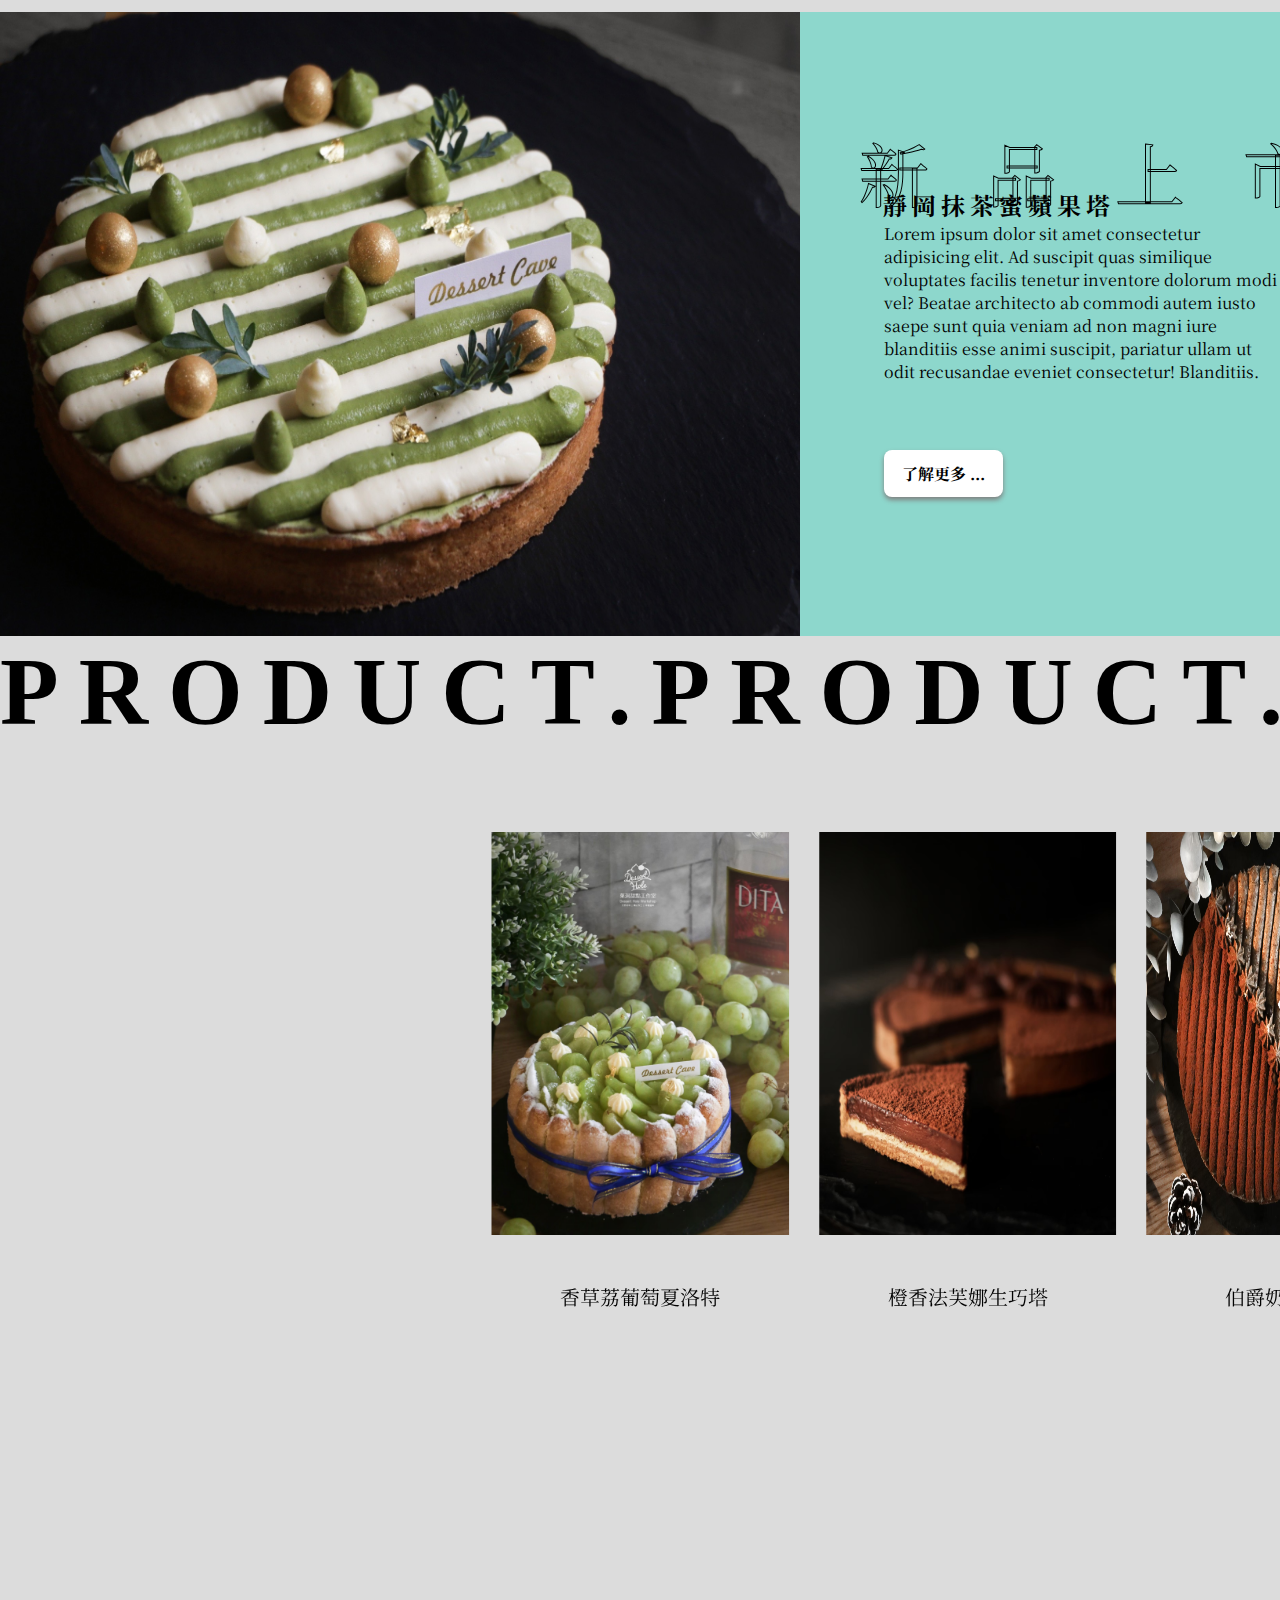
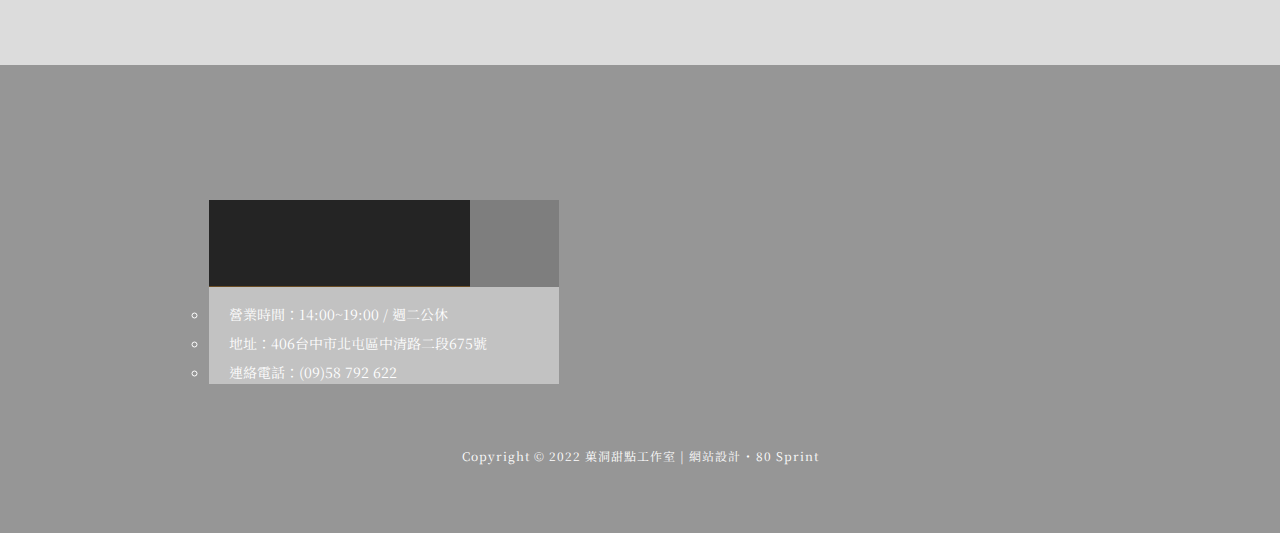
==== commit 6cde6744: "所有HTML、SCSS結構調整完成" ====
--- a/index.html
+++ b/index.html
@@ -21,23 +21,22 @@
 <body>
     <header class="nav-bar">
         <nav>
-
             <a href="./index.html">
                 <div class="nav-logo"></div>
             </a>
-            <div class="nav-btns">
-                <a href="./news.html" class="nav-style nav-btn1">活動快訊</a>
-                <a href="#" id="order" class="nav-style nav-btn2">
-                    我要訂購<i class="bi bi-caret-down-fill"></i>
-                    <ul class="order-menu">
-                        <li>單品訂購</li>
-                        <li>大量訂購</li>
-                    </ul>
-                </a>
-
-                <a href="./product.html" class="nav-style nav-btn2">產品介紹</a>
-                <a href="./AboutUs.html" class="nav-style nav-btn3">品牌故事</a>
-            </div>
+            <ul class="nav-btns">
+                <li><a href="./news.html" class="nav-style nav-btn1">活動快訊</a></li>
+                <li><a href="#" id="order" class="nav-style nav-btn2">
+                        我要訂購<i class="bi bi-caret-down-fill"></i>
+                        <ul class="order-menu">
+                            <li>單品訂購</li>
+                            <li>大量訂購</li>
+                        </ul>
+                    </a>
+                </li>
+                <li><a href="./product.html" class="nav-style nav-btn2">產品介紹</a></li>
+                <li><a href="./AboutUs.html" class="nav-style nav-btn3">品牌故事</a></li>
+            </ul>
             <div class="social-media-area">
                 <a href="https://www.facebook.com/dessertcave0725/" target="_blank" id="facebook"
                     class="social-style"></a>
@@ -45,12 +44,12 @@
                     id="instagram" class="social-style"></a>
             </div>
         </nav>
-        <input id="ham_icon" type="checkbox" hidden>
-        <label for="ham_icon" class="ham-icon">
+        <input id="ham-icon" type="checkbox" hidden>
+        <label for="ham-icon" class="ham-icon">
             <i class="fa-solid fa-bars"></i>
         </label>
-        <div id="toggle_menu"></div>
-        
+        <div id="toggle-menu"></div>
+
         <div class="pagination">
             <div class="content">
                 <a href="#banner" class="page">Banner</a>
@@ -153,32 +152,31 @@
 
 
     <footer>
-        <div class="footer-logo"></div>
-        <div class="information">
-            <div id="footer_title">
-            </div>
-            <div class="text">
-                <div class="address">
-                    <i class="fa-solid fa-location-dot"></i>
-                    地址：406台中市北屯區中清路二段675號
-                </div>
-                <div class="phone">
-                    <i class="fa-solid fa-phone"></i>
-                    連絡電話：(09)58 792 622
-                </div>
-                <div class="social-media">
-                    <i class="fa-brands fa-facebook"></i>
-                    https://www.facebook.com/dessertcave0725
-                </div>
-                <div class="open-time">
-                    營業時間:
-                </div>
-            </div>
-        </div>
-        <div class="map">
-            <iframe
-                src="https://www.google.com/maps/embed?pb=!1m18!1m12!1m3!1d3639.6289181786256!2d120.66221005079632!3d24.184743577884394!2m3!1f0!2f0!3f0!3m2!1i1024!2i768!4f13.1!3m3!1m2!1s0x346917ccaa821ba1%3A0x9b258333d403eedb!2z6I-T5rSe55Sc6bue5bel5L2c5a6kLeazleW8j-WhlOmhnuOAgeS5s-mFquibi-ezleWkluW4tuW6lw!5e0!3m2!1szh-TW!2stw!4v1666022627521!5m2!1szh-TW!2stw"
-                allowfullscreen="" loading="lazy" referrerpolicy="no-referrer-when-downgrade"></iframe>
+        <div class="footer_box">
+            <div class="information">
+                <ul class="information_box">
+                    <div id="footer_title">
+                    </div>
+                    <ul class="text">
+                        <li class="open-time">
+                            <i class="fa-regular fa-clock"></i>營業時間：14:00~19:00 / 週二公休
+                        </li>
+                        <li class="address">
+                            <i class="fa-solid fa-location-dot"></i>
+                            地址：406台中市北屯區中清路二段675號
+                        </li>
+                        <li class="phone">
+                            <i class="fa-solid fa-phone"></i>
+                            連絡電話：(09)58 792 622
+                        </li>
+                    </ul>
+                </ul>
+            </div>
+            <div class="map">
+                <iframe
+                    src="https://www.google.com/maps/embed?pb=!1m18!1m12!1m3!1d3639.6289181786256!2d120.66221005079632!3d24.184743577884394!2m3!1f0!2f0!3f0!3m2!1i1024!2i768!4f13.1!3m3!1m2!1s0x346917ccaa821ba1%3A0x9b258333d403eedb!2z6I-T5rSe55Sc6bue5bel5L2c5a6kLeazleW8j-WhlOmhnuOAgeS5s-mFquibi-ezleWkluW4tuW6lw!5e0!3m2!1szh-TW!2stw!4v1666022627521!5m2!1szh-TW!2stw"
+                    allowfullscreen="" loading="lazy" referrerpolicy="no-referrer-when-downgrade"></iframe>
+            </div>
         </div>
         <div class="copy-right">Copyright © 2022 菓洞甜點工作室 | 網站設計 ˙ 80 Sprint
         </div>
--- a/css/index.css
+++ b/css/index.css
@@ -53,13 +53,14 @@
   border-top: 7px solid rgb(141, 215, 204);
   background-color: white;
   z-index: 3;
+  position: relative;
 }
 header nav {
   display: flex;
   justify-content: flex-end;
   align-items: center;
   position: relative;
-  max-width: 1440px;
+  max-width: 1100px;
   height: 100%;
   margin: auto;
   background-color: white;
@@ -78,7 +79,7 @@
   top: 15px;
   left: 0;
   border-radius: 50%;
-  z-index: 100;
+  z-index: 4;
 }
 header nav .nav-btns {
   display: flex;
@@ -90,7 +91,7 @@
   padding: 0 28px;
   background-color: white;
 }
-header nav .nav-btns a ul li {
+header nav .nav-btns li {
   display: flex;
   justify-content: center;
   align-items: center;
@@ -105,16 +106,15 @@
   position: relative;
   padding: 4px 8px;
   text-decoration: none;
-  color: black;
+  color: #121212;
   font-weight: 700;
-  font-size: 18px;
+  font-size: 1.2em;
   letter-spacing: 1px;
   transition: 0.3s ease;
   z-index: 2;
 }
 header nav .nav-btns .nav-style:hover {
-  background-color: rgb(20, 20, 20);
-  color: rgb(107, 78, 38);
+  background-color: #fff;
 }
 header nav .nav-btns .nav-style#order .order-menu {
   width: 100%;
@@ -194,6 +194,8 @@
   justify-content: flex-end;
   align-items: center;
   position: absolute;
+  left: 50%;
+  transform: translateX(calc(-45% + 20px));
 }
 header .pagination .content {
   display: flex;
@@ -202,7 +204,7 @@
   width: calc(50% + 720px - 67px);
   height: 100%;
   padding: 0 10%;
-  background-color: #000;
+  background-color: lightblue;
   z-index: 1;
 }
 header .pagination .content a {
@@ -491,59 +493,68 @@
   width: 100%;
   height: 468px;
   display: flex;
-  justify-content: space-between;
-  align-items: center;
-  position: relative;
-  background-color: rgb(141, 215, 204);
+  flex-direction: column;
+  justify-content: center;
+  align-items: center;
+  background-color: #969696;
   color: rgb(107, 78, 38);
 }
-footer .information {
-  position: absolute;
-  top: 50%;
-  left: 18%;
-  translate: 0 -50%;
-  padding: 20px;
-  font-size: 1rem;
-  background-color: rgb(141, 215, 204);
-}
-footer .information #footer_title {
+footer .footer_box {
+  width: 80%;
+  display: grid;
+  grid-template-columns: 1fr 1fr;
+}
+footer .footer_box .information {
+  display: flex;
+  justify-content: center;
+  align-items: center;
+}
+footer .footer_box .information .information_box {
+  width: 350px;
+  font-size: 14px;
+  background-color: #7e7e7e;
+  display: flex;
+  flex-direction: column;
+  justify-content: center;
+}
+footer .footer_box .information .information_box #footer_title {
   width: 261px;
   height: 87px;
-  background-image: url(../img/logo-橫式-white.png);
-  background-position: center;
-  background-size: contain;
-}
-footer .information .text {
-  background-color: rgb(141, 215, 204);
-}
-footer .information .text div {
-  padding-top: 20px;
-}
-footer .information .text i {
-  padding-right: 20px;
+  display: flex;
+  justify-content: flex-start;
+  align-items: flex-end;
+  border-bottom: 1px solid rgb(107, 78, 38);
+  background-color: #242424;
+}
+footer .footer_box .information .information_box .text {
+  background-color: #c2c2c2;
+  color: white;
+  padding-top: 10px;
+}
+footer .footer_box .information .information_box .text i {
+  padding: 5px 10px;
   font-size: 20px;
 }
-footer .map {
-  position: absolute;
-  top: 50%;
-  left: 50%;
-  translate: 12px -50%;
-  padding: 12px;
-}
-footer .map iframe {
-  width: 624px;
-  height: 313px;
+footer .footer_box .map {
+  display: flex;
+  justify-content: center;
+  align-items: center;
+}
+footer .footer_box .map iframe {
+  width: 554px;
+  height: 236px;
   border: 0;
   border-radius: 40px;
+  padding: 10px;
 }
 footer .copy-right {
   width: 419px;
   height: 15px;
+  display: flex;
+  justify-content: center;
+  align-items: center;
+  transform: translate(0, 250%);
   color: white;
-  position: absolute;
-  bottom: 18px;
-  left: 50%;
-  translate: -50% 0;
   font-size: 12px;
   letter-spacing: 1px;
 }
@@ -575,15 +586,17 @@
     width: 800px;
     height: 624px;
   }
+  footer .footer_box .map iframe {
+    width: 400px;
+  }
 }
 @media screen and (min-width: 720px) and (max-width: 1240px) {
   header nav {
-    padding: 0 20px;
-    width: calc(100% - 30px);
-    height: 100%;
+    width: 100%;
+    padding: 0 5%;
   }
   header nav .nav-logo {
-    left: 30px;
+    margin: 0 5%;
   }
   main .product-showcase .rotate-img {
     right: 0;
@@ -594,11 +607,38 @@
     width: 700px;
     height: 624px;
   }
-  footer .map iframe {
-    width: 500px;
-  }
-}
-@media screen and (max-width: 431px) {
+  footer .footer_box .map iframe {
+    width: calc(100% - 100px);
+  }
+}
+@media screen and (min-width: 750px) and (max-width: 1024px) {
+  header nav {
+    width: 100%;
+    padding: 0 5%;
+  }
+  header nav .nav-logo {
+    margin: 0 5%;
+  }
+  footer .footer_box {
+    display: flex;
+    justify-content: center;
+    align-items: center;
+  }
+  footer .footer_box .map {
+    display: none;
+  }
+  #phone_Ham:checked + .phone-ham-list {
+    visibility: visible;
+    height: 100vh;
+    width: 100%;
+  }
+}
+@media screen and (min-width: 720px) and (max-width: 750px) {
+  header nav .nav-btns .nav-style {
+    padding: 4px 4px;
+  }
+}
+@media screen and (max-width: 720px) {
   header {
     position: relative;
   }
@@ -608,10 +648,10 @@
   header nav .nav-logo {
     width: 70px;
     height: 72px;
+    transform: translateX(-50%);
     position: absolute;
+    left: 50%;
     top: 0;
-    left: 50%;
-    translate: -50% 0;
   }
   header nav .nav-btns,
 header nav .social-media-area {
@@ -627,17 +667,24 @@
     z-index: 20;
   }
   header #ham_icon:checked ~ #toggle_menu {
-    display: block;
-    visibility: visible;
-  }
-  header #toggle_menu {
     width: 100%;
     height: 100vh;
+    z-index: 5;
+    transition-duration: 1s;
+    transition-delay: 0s;
+    transition-timing-function: linear;
+  }
+  header #toggle_menu {
+    width: 0;
+    height: 100vh;
+    transition-duration: 1s;
+    transition-delay: 0s;
+    transition-timing-function: linear;
     position: fixed;
     top: 0;
-    display: none;
-    visibility: hidden;
-    background-color: rgba(131, 105, 54, 0.5);
+    right: 0;
+    display: block;
+    background-color: white;
   }
   header .pagination {
     display: none !important;
@@ -646,16 +693,12 @@
     width: 100%;
     color: white;
   }
-  footer .information,
-footer .map {
-    position: relative !important;
-    top: 0;
-    left: 0;
-    translate: 0 0;
-  }
-  #phone_Ham:checked + .phone-ham-list {
-    visibility: visible;
-    height: 100vh;
-    width: 100%;
+  footer .footer_box {
+    display: flex;
+    justify-content: center;
+    align-items: center;
+  }
+  footer .footer_box .map {
+    display: none;
   }
 }/*# sourceMappingURL=index.css.map */